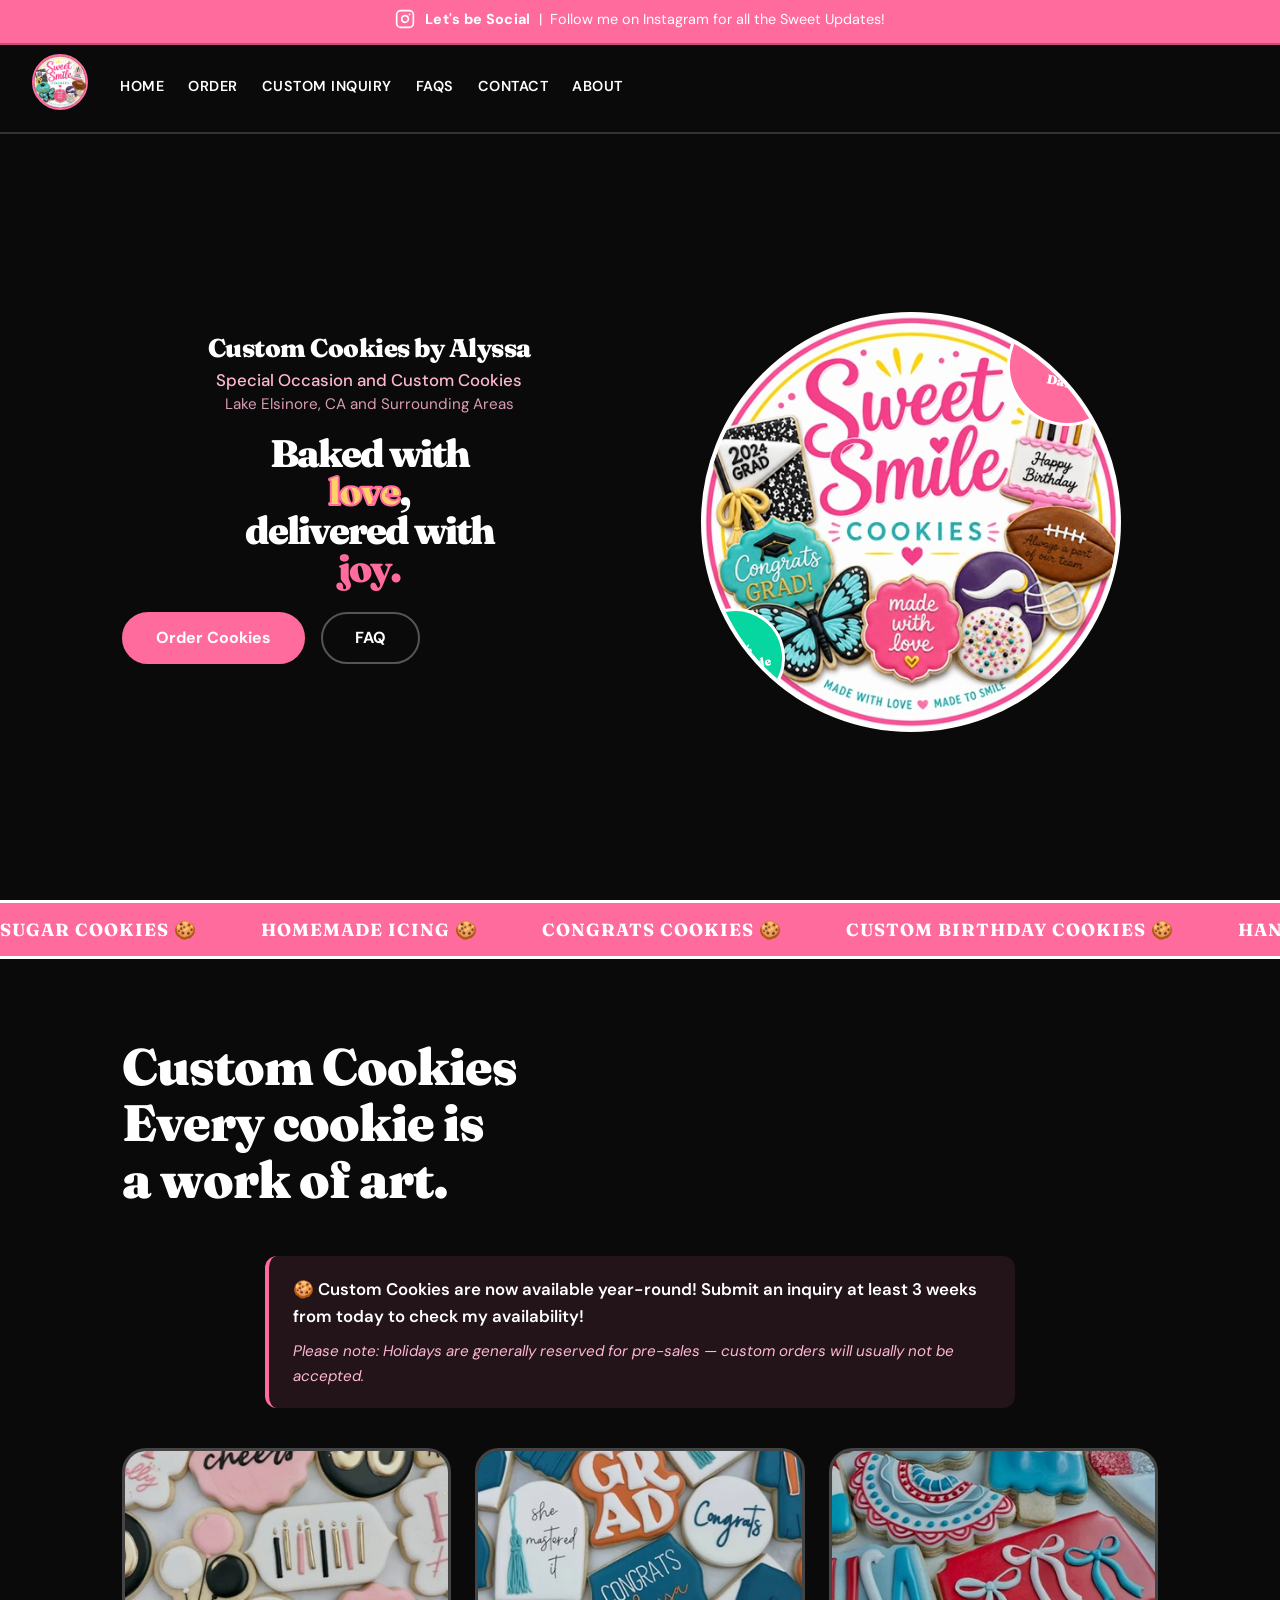
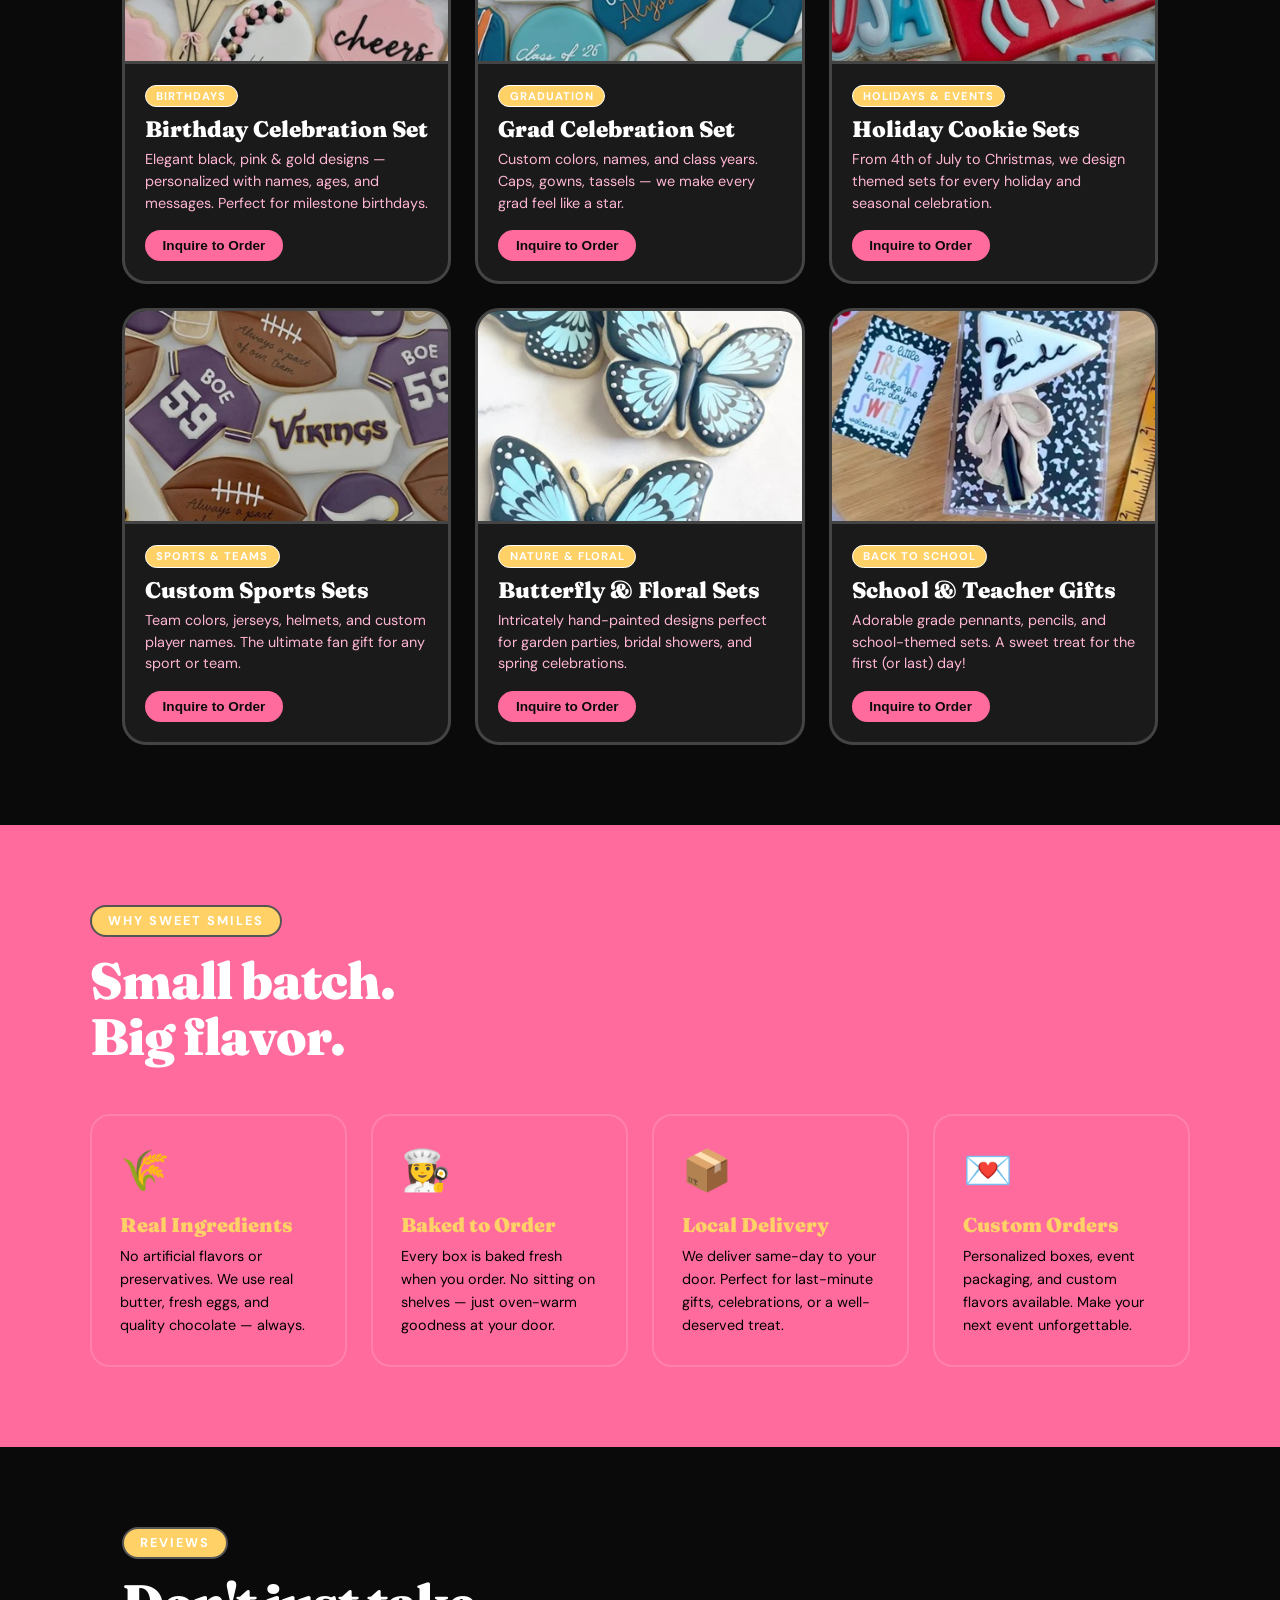
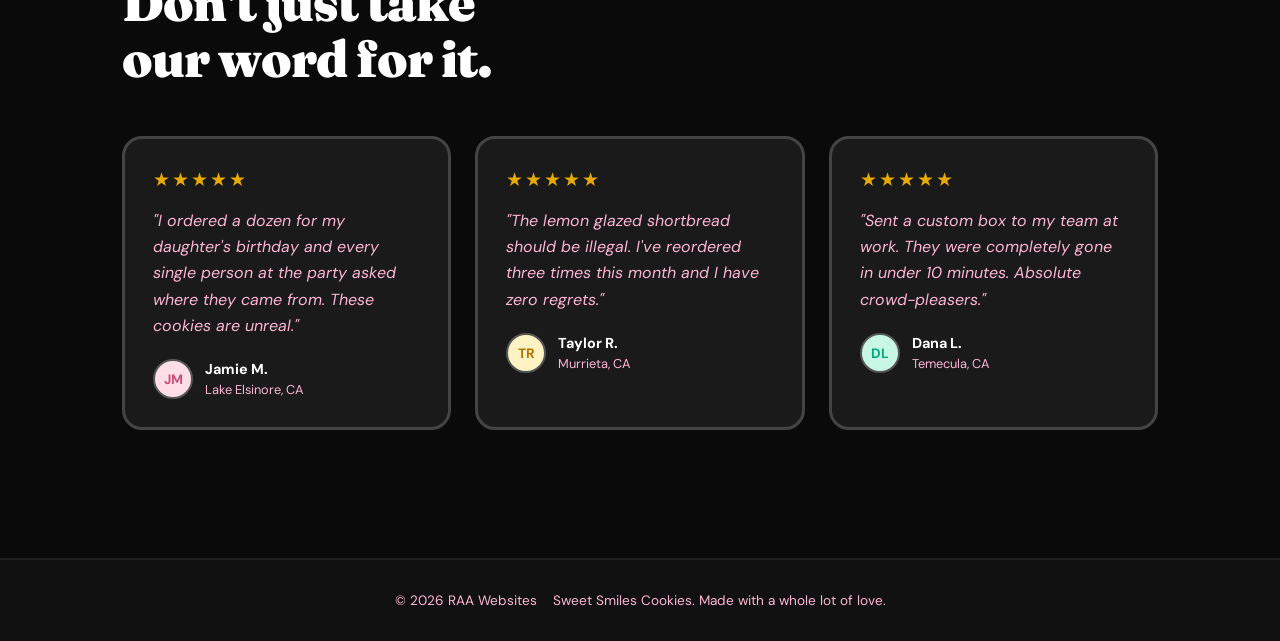
==== index.html @ 97d4bfdf "Add files via upload" ====
<!DOCTYPE html>
<html lang="en">
<head>
<meta charset="UTF-8">
<meta name="viewport" content="width=device-width, initial-scale=1.0">
<title>Sweet Smiles Cookies</title>
<link href="https://fonts.googleapis.com/css2?family=Fraunces:wght@700;900&family=DM+Sans:wght@400;500;600&display=swap" rel="stylesheet">
<style>
  *, *::before, *::after { box-sizing: border-box; margin: 0; padding: 0; }

  :root {
    --cream: #0a0a0a;
    --pink: #FF6B9D;
    --pink-dark: #C94D7A;
    --yellow: #FFD166;
    --yellow-dark: #E6AA00;
    --teal: #06D6A0;
    --teal-dark: #04A87D;
    --brown: #ffffff;
    --warm-white: #111111;
    --text-light: #FFB6D4;
  }

  html { scroll-behavior: smooth; }

  body {
    font-family: 'DM Sans', sans-serif;
    background: #0a0a0a;
    color: #ffffff;
    overflow-x: hidden;
  }

  /* SOCIAL BAR */
  .social-bar {
    background: var(--pink);
    padding: 0.55rem 2rem;
    text-align: center;
    position: fixed;
    top: 0;
    left: 0;
    right: 0;
    z-index: 101;
    border-bottom: 2px solid #C94D7A;
  }

  .social-bar-link {
    display: inline-flex;
    align-items: center;
    gap: 0.6rem;
    text-decoration: none;
    color: #ffffff;
    font-size: 0.9rem;
    transition: opacity 0.2s;
  }

  .social-bar-link:hover { opacity: 0.85; }

  .social-bar-text strong {
    font-weight: 800;
    letter-spacing: 0.3px;
  }

  /* NAV */
  nav {
    position: fixed;
    top: 38px; left: 0; right: 0;
    z-index: 100;
    display: flex;
    align-items: center;
    justify-content: flex-start;
    gap: 2rem;
    padding: 1rem 2rem;
    background: #0a0a0a;
    border-bottom: 2px solid #333;
  }

  .nav-logo {
    font-family: 'Fraunces', serif;
    font-size: 1.4rem;
    font-weight: 900;
    color: #ffffff;
    text-decoration: none;
    letter-spacing: -0.5px;
  }

  .nav-logo span { color: var(--pink); }

  nav ul {
    list-style: none;
    display: flex;
    gap: 1.5rem;
    flex-wrap: wrap;
  }

  nav ul a {
    text-decoration: none;
    font-weight: 600;
    font-size: 0.9rem;
    color: #ffffff;
    letter-spacing: 0.5px;
    text-transform: uppercase;
    transition: color 0.2s;
  }

  nav ul a:hover { color: var(--pink); }

  .nav-cta {
    background: var(--pink);
    color: #ffffff !important;
    padding: 0.5rem 1.25rem;
    border-radius: 999px;
    transition: background 0.2s !important;
  }

  .nav-cta:hover { background: var(--pink-dark) !important; color: #ffffff !important; }

  /* HERO */
  .hero {
    min-height: 100vh;
    padding: 10rem 2rem 4rem;
    display: grid;
    grid-template-columns: 1fr 1fr;
    align-items: center;
    gap: 3rem;
    max-width: 1100px;
    margin: 0 auto;
  }

  .hero-text { text-align: center; align-items: center; }
  .hero-text h1 {
    text-align: center;
    font-family: 'Fraunces', serif;
    font-size: clamp(1.5rem, 3vw, 2.75rem);
    font-weight: 900;
    line-height: 1.0;
    letter-spacing: -2px;
    color: #ffffff;
    margin-bottom: 1.5rem;
  }

  .hero-text h1 .accent-pink { color: var(--pink); }
  .hero-text h1 .accent-yellow {
    -webkit-text-stroke: 2px #FF6B9D;
    color: var(--yellow);
  }

  .hero-text p {
    font-size: 1.15rem;
    line-height: 1.7;
    color: #ffffff;
    opacity: 0.8;
    max-width: 420px;
    margin-bottom: 2rem;
  }

  .hero-top-taglines {
    margin-bottom: 1.25rem;
    text-align: center;
    width: 100%;
    display: flex;
    flex-direction: column;
    align-items: center;
  }

  .hero-name {
    font-family: 'Fraunces', serif;
    font-size: 1.6rem;
    font-weight: 900;
    color: #ffffff;
    letter-spacing: -0.5px;
    margin-bottom: 0.3rem;
  }

  .hero-occasion {
    font-size: 1.05rem;
    font-weight: 500;
    color: #FFB6D4;
    margin-bottom: 0.2rem;
  }

  .hero-location {
    font-size: 0.95rem;
    font-weight: 400;
    color: #FFB6D4;
    opacity: 0.85;
    margin-bottom: 0;
  }

  .hero-taglines {
    margin-bottom: 1.5rem;
    line-height: 2;
    text-align: center;
  }

  .hero-taglines span:first-child {
    font-family: 'Fraunces', serif;
    font-size: 1.3rem;
    font-weight: 900;
    color: #ffffff;
    letter-spacing: -0.5px;
  }

  .hero-taglines span:nth-child(3) {
    font-size: 1rem;
    font-weight: 600;
    color: #FFB6D4;
  }

  .hero-taglines span:nth-child(5) {
    font-size: 0.95rem;
    color: #FFB6D4;
    opacity: 0.85;
  }

  .hero-btns {
    display: flex;
    gap: 1rem;
    flex-wrap: wrap;
  }

  .btn-primary {
    background: var(--pink);
    color: white;
    padding: 0.85rem 2rem;
    border-radius: 999px;
    font-weight: 700;
    font-size: 1rem;
    text-decoration: none;
    border: 2px solid var(--pink);
    transition: background 0.2s, transform 0.15s;
    display: inline-block;
  }

  .btn-primary:hover { background: var(--pink-dark); border-color: var(--pink-dark); transform: translateY(-2px); }

  .btn-secondary {
    background: transparent;
    color: #ffffff;
    padding: 0.85rem 2rem;
    border-radius: 999px;
    font-weight: 700;
    font-size: 1rem;
    text-decoration: none;
    border: 2px solid #555;
    transition: background 0.2s, transform 0.15s;
    display: inline-block;
  }

  .btn-secondary:hover { background: var(--brown); color: var(--cream); transform: translateY(-2px); }

  /* HERO VISUAL */
  .hero-visual {
    position: relative;
    display: flex;
    align-items: center;
    justify-content: center;
    padding-top: 3rem;
  }

  .cookie-circle {
    width: 420px;
    height: 420px;
    background: var(--yellow);
    border-radius: 50%;
    border: 4px solid var(--brown);
    display: flex;
    align-items: center;
    justify-content: center;
    font-size: 10rem;
    position: relative;
    animation: float 4s ease-in-out infinite;
  }

  @keyframes float {
    0%, 100% { transform: translateY(0); }
    50% { transform: translateY(-8px); }
  }

  .badge-blob {
    position: absolute;
    background: var(--pink);
    border: 3px solid var(--brown);
    border-radius: 50%;
    display: flex;
    align-items: center;
    justify-content: center;
    text-align: center;
    font-family: 'Fraunces', serif;
    font-weight: 900;
    color: white;
  }

  .badge-1 {
    width: 120px;
    height: 120px;
    top: -10px;
    right: -10px;
    font-size: 0.8rem;
    line-height: 1.3;
    padding: 0.5rem;
    transform: rotate(12deg);
  }

  .badge-2 {
    width: 100px;
    height: 100px;
    bottom: 20px;
    left: -20px;
    font-size: 0.75rem;
    background: var(--teal);
    padding: 0.5rem;
    transform: rotate(-8deg);
  }

  /* MARQUEE */
  .marquee-wrap {
    background: var(--pink);
    padding: 1rem 0;
    overflow: hidden;
    border-top: 3px solid var(--brown);
    border-bottom: 3px solid var(--brown);
  }

  .marquee-track {
    display: flex;
    gap: 2rem;
    animation: marquee 18s linear infinite;
    white-space: nowrap;
    width: max-content;
  }

  .marquee-track span {
    color: #ffffff;
    font-family: 'Fraunces', serif;
    font-size: 1.1rem;
    font-weight: 700;
    letter-spacing: 1px;
    text-transform: uppercase;
    padding-right: 2rem;
  }

  .marquee-track span::after { content: " 🍪 "; }

  @keyframes marquee {
    from { transform: translateX(0); }
    to { transform: translateX(-50%); }
  }

  /* PRODUCTS */
  .section { max-width: 1100px; margin: 0 auto; padding: 5rem 2rem; }

  .gallery-notice {
    background: rgba(255, 107, 157, 0.1);
    border-left: 4px solid var(--pink);
    border-radius: 12px;
    padding: 1.25rem 1.5rem;
    margin-bottom: 2.5rem;
    max-width: 750px;
    margin-left: auto;
    margin-right: auto;
  }

  .notice-main {
    font-size: 1.05rem;
    font-weight: 600;
    color: #ffffff;
    margin-bottom: 0.6rem;
    line-height: 1.6;
  }

  .notice-italic {
    font-size: 0.95rem;
    color: #FFB6D4;
    font-style: italic;
    line-height: 1.6;
    margin-bottom: 0;
  }

  .section-label {
    display: inline-block;
    background: var(--yellow);
    color: #ffffff;
    font-weight: 700;
    font-size: 0.8rem;
    text-transform: uppercase;
    letter-spacing: 2px;
    padding: 0.35rem 1rem;
    border-radius: 999px;
    border: 2px solid #555;
    margin-bottom: 1rem;
  }

  .section-title {
    font-family: 'Fraunces', serif;
    font-size: clamp(2rem, 4vw, 3.5rem);
    font-weight: 900;
    line-height: 1.1;
    letter-spacing: -1px;
    color: #ffffff;
    margin-bottom: 3rem;
  }

  .products-grid {
    display: grid;
    grid-template-columns: repeat(auto-fit, minmax(300px, 1fr));
    gap: 1.5rem;
  }

  .product-card {
    background: #1a1a1a;
    border: 3px solid #444;
    border-radius: 24px;
    overflow: hidden;
    transition: transform 0.2s, box-shadow 0.2s;
  }

  .product-card:hover { transform: translateY(-6px); box-shadow: 6px 6px 0 var(--pink); }

  .card-img {
    height: 210px;
    display: flex;
    align-items: center;
    justify-content: center;
    font-size: 5rem;
    overflow: hidden;
    background: #222;
  }

  .card-img.photo img {
    width: 100%;
    height: 100%;
    object-fit: cover;
    display: block;
    transition: transform 0.35s ease;
  }

  .product-card:hover .card-img.photo img { transform: scale(1.05); }

  .card-tag {
    display: inline-block;
    background: var(--yellow);
    color: #ffffff;
    font-size: 0.7rem;
    font-weight: 700;
    text-transform: uppercase;
    letter-spacing: 1px;
    padding: 0.2rem 0.65rem;
    border-radius: 999px;
    border: 1.5px solid var(--brown);
    margin-bottom: 0.5rem;
  }

  .card-body {
    padding: 1.25rem;
    border-top: 3px solid #444;
  }

  .card-body h3 {
    font-family: 'Fraunces', serif;
    font-size: 1.4rem;
    font-weight: 900;
    margin-bottom: 0.4rem;
  }

  .card-body p {
    font-size: 0.9rem;
    color: #FFB6D4;
    line-height: 1.5;
    margin-bottom: 1rem;
  }

  .card-price {
    display: flex;
    align-items: center;
    justify-content: space-between;
  }

  .price-tag {
    font-family: 'Fraunces', serif;
    font-size: 1.4rem;
    font-weight: 900;
  }

  .add-btn {
    background: var(--pink);
    color: var(--cream);
    border: none;
    padding: 0.5rem 1.1rem;
    border-radius: 999px;
    font-weight: 700;
    font-size: 0.85rem;
    cursor: pointer;
    transition: background 0.2s;
  }

  .add-btn:hover { background: var(--pink-dark); }

  /* WHY US */
  .why-section {
    background: var(--pink);
    color: var(--cream);
    padding: 5rem 2rem;
  }

  .why-inner {
    max-width: 1100px;
    margin: 0 auto;
  }

  .why-section .section-label {
    background: var(--yellow);
  }

  .why-section .section-title {
    color: #ffffff;
  }

  .why-grid {
    display: grid;
    grid-template-columns: repeat(auto-fit, minmax(220px, 1fr));
    gap: 1.5rem;
  }

  .why-card {
    border: 2px solid rgba(255,255,255,0.15);
    border-radius: 20px;
    padding: 1.75rem;
    transition: border-color 0.2s;
  }

  .why-card:hover { border-color: var(--yellow); }

  .why-icon {
    font-size: 2.5rem;
    margin-bottom: 1rem;
  }

  .why-card h3 {
    font-family: 'Fraunces', serif;
    font-size: 1.25rem;
    font-weight: 900;
    margin-bottom: 0.5rem;
    color: var(--yellow);
  }

  .why-card p {
    font-size: 0.9rem;
    color: #000000;
    line-height: 1.6;
  }

  /* TESTIMONIALS */
  .testimonials-grid {
    display: grid;
    grid-template-columns: repeat(auto-fit, minmax(280px, 1fr));
    gap: 1.5rem;
  }

  .testimonial-card {
    background: #1a1a1a;
    border: 3px solid #444;
    border-radius: 20px;
    padding: 1.75rem;
    position: relative;
  }

  .stars { font-size: 1.2rem; margin-bottom: 1rem; color: var(--yellow-dark); letter-spacing: 2px; }

  .testimonial-card blockquote {
    font-size: 1rem;
    line-height: 1.65;
    margin-bottom: 1.25rem;
    font-style: italic;
    color: #FFB6D4;
  }

  .reviewer {
    display: flex;
    align-items: center;
    gap: 0.75rem;
  }

  .reviewer-avatar {
    width: 40px;
    height: 40px;
    border-radius: 50%;
    display: flex;
    align-items: center;
    justify-content: center;
    font-weight: 700;
    font-size: 0.85rem;
    border: 2px solid #555;
    flex-shrink: 0;
  }

  .reviewer strong {
    display: block;
    font-size: 0.9rem;
  }

  .reviewer span {
    font-size: 0.8rem;
    color: #FFB6D4;
  }

  /* FOOTER */
  footer {
    background: #111111;
    color: #FFB6D4;
    padding: 2rem;
    text-align: center;
    font-size: 0.85rem;
    border-top: 2px solid #222;
    margin-top: 3rem;
  }

  /* RESPONSIVE */
  @media (max-width: 720px) {
    .hero {
      grid-template-columns: 1fr;
      text-align: center;
      padding-top: 6rem;
    }
    .hero-taglines {
    margin-bottom: 1.5rem;
    line-height: 2;
    text-align: center;
  }

  .hero-taglines span:first-child {
    font-family: 'Fraunces', serif;
    font-size: 1.3rem;
    font-weight: 900;
    color: #ffffff;
    letter-spacing: -0.5px;
  }

  .hero-taglines span:nth-child(3) {
    font-size: 1rem;
    font-weight: 600;
    color: #FFB6D4;
  }

  .hero-taglines span:nth-child(5) {
    font-size: 0.95rem;
    color: #FFB6D4;
    opacity: 0.85;
  }

  .hero-btns { justify-content: center; }
    .hero-visual { order: -1; }
    .cookie-circle { width: 260px; height: 260px; font-size: 6rem; }
    .badge-1, .badge-2 { width: 80px; height: 80px; font-size: 0.65rem; }
    nav ul { display: flex; flex-wrap: wrap; gap: 0.6rem; }
    .footer-inner { grid-template-columns: 1fr; gap: 2rem; }
  }
</style>
</head>
<body>

<!-- NAV -->
<div class="social-bar">
  <a href="https://www.instagram.com/sweetsmilescookies" target="_blank" class="social-bar-link">
    <svg xmlns="http://www.w3.org/2000/svg" width="20" height="20" viewBox="0 0 24 24" fill="none" stroke="currentColor" stroke-width="2" stroke-linecap="round" stroke-linejoin="round">
      <rect x="2" y="2" width="20" height="20" rx="5" ry="5"></rect>
      <path d="M16 11.37A4 4 0 1 1 12.63 8 4 4 0 0 1 16 11.37z"></path>
      <line x1="17.5" y1="6.5" x2="17.51" y2="6.5"></line>
    </svg>
    <span class="social-bar-text"><strong>Let's be Social</strong> &nbsp;|&nbsp; Follow me on Instagram for all the Sweet Updates!</span>
  </a>
</div>
<nav>
  <a href="index.html" class="nav-logo">
    <img src="[data-uri]" alt="Sweet Smiles Cookies" style="height:56px;width:56px;border-radius:50%;object-fit:cover;border:2px solid var(--pink);" />
  </a>
  <ul>
    <li><a href="index.html">Home</a></li>
    <li><a href="inquiry.html">Order</a></li>
    <li><a href="inquiry.html">Custom Inquiry</a></li>
    <li><a href="faqs.html">FAQs</a></li>
    <li><a href="contact.html">Contact</a></li>
    <li><a href="about.html">About</a></li>
  </ul>
</nav>

<!-- HERO -->
<section>
  <div class="hero">
    <div class="hero-text" style="text-align:center;">
      <div class="hero-top-taglines">
          <span class="hero-name">Custom Cookies by Alyssa</span><span class="hero-occasion">Special Occasion and Custom Cookies</span><span class="hero-location">Lake Elsinore, CA and Surrounding Areas</span>
        </div>
      <h1>Baked with<br><span class="accent-yellow">love</span>,<br>delivered with<br><span class="accent-pink">joy.</span></h1>
      
      <div class="hero-btns">
        <a href="inquiry.html" class="btn-primary">Order Cookies</a>
        <a href="faqs.html" class="btn-secondary">FAQ</a>
      </div>
    </div>
    <div class="hero-visual">
      <div class="cookie-circle" style="background:white;overflow:hidden;padding:0;">
        <img src="[data-uri]" alt="Sweet Smiles Cookies Logo" style="width:100%;height:100%;object-fit:cover;border-radius:50%;" />
        <div class="badge-blob badge-1">Baked<br>Fresh<br>Daily</div>
        <div class="badge-blob badge-2">100%<br>Homemade</div>
      </div>
    </div>
  </div>
</section>

<!-- MARQUEE -->
<div class="marquee-wrap">
  <div class="marquee-track">
    <span>Sugar Cookies</span>
    <span>Homemade Icing</span>
    <span>Congrats Cookies</span>
    <span>Custom Birthday Cookies</span>
    <span>Hand-Decorated Cookies</span>
    <span>Graduation Cookies</span>
    <span>Holiday Cookie Sets</span>
    <span>Made With Love</span>
    <span>Sports Cookie Sets</span>
    <span>Custom Orders Welcome</span>
    <span>Sugar Cookies</span>
    <span>Homemade Icing</span>
    <span>Congrats Cookies</span>
    <span>Custom Birthday Cookies</span>
    <span>Hand-Decorated Cookies</span>
    <span>Graduation Cookies</span>
    <span>Holiday Cookie Sets</span>
    <span>Made With Love</span>
    <span>Sports Cookie Sets</span>
    <span>Custom Orders Welcome</span>
  </div>
</div>

<!-- PRODUCTS -->
<section id="menu" class="section">
  <h2 class="section-title">Custom Cookies<br>Every cookie is<br>a work of art.</h2>
  <div class="gallery-notice">
    <p class="notice-main">🍪 Custom Cookies are now available year-round! Submit an inquiry at least 3 weeks from today to check my availability!</p>
    <p class="notice-italic"><em>Please note: Holidays are generally reserved for pre-sales — custom orders will usually not be accepted.</em></p>
  </div>
  <div class="products-grid">
    <div class="product-card">
      <div class="card-img photo"><img src="[data-uri]" alt="Birthday cookies" /></div>
      <div class="card-body">
        <div class="card-tag">Birthdays</div>
        <h3>Birthday Celebration Set</h3>
        <p>Elegant black, pink & gold designs — personalized with names, ages, and messages. Perfect for milestone birthdays.</p>
        <div class="card-price">
          <button class="add-btn" onclick="window.location.href='inquiry.html'">Inquire to Order</button>
        </div>
      </div>
    </div>
    <div class="product-card">
      <div class="card-img photo"><img src="[data-uri]" alt="Graduation cookies" /></div>
      <div class="card-body">
        <div class="card-tag">Graduation</div>
        <h3>Grad Celebration Set</h3>
        <p>Custom colors, names, and class years. Caps, gowns, tassels — we make every grad feel like a star.</p>
        <div class="card-price">
          <button class="add-btn" onclick="window.location.href='inquiry.html'">Inquire to Order</button>
        </div>
      </div>
    </div>
    <div class="product-card">
      <div class="card-img photo"><img src="[data-uri]" alt="4th of July cookies" /></div>
      <div class="card-body">
        <div class="card-tag">Holidays & Events</div>
        <h3>Holiday Cookie Sets</h3>
        <p>From 4th of July to Christmas, we design themed sets for every holiday and seasonal celebration.</p>
        <div class="card-price">
          <button class="add-btn" onclick="window.location.href='inquiry.html'">Inquire to Order</button>
        </div>
      </div>
    </div>
    <div class="product-card">
      <div class="card-img photo"><img src="[data-uri]" alt="Sports team cookies" /></div>
      <div class="card-body">
        <div class="card-tag">Sports & Teams</div>
        <h3>Custom Sports Sets</h3>
        <p>Team colors, jerseys, helmets, and custom player names. The ultimate fan gift for any sport or team.</p>
        <div class="card-price">
          <button class="add-btn" onclick="window.location.href='inquiry.html'">Inquire to Order</button>
        </div>
      </div>
    </div>
    <div class="product-card">
      <div class="card-img photo"><img src="[data-uri]" alt="Butterfly cookies" /></div>
      <div class="card-body">
        <div class="card-tag">Nature & Floral</div>
        <h3>Butterfly & Floral Sets</h3>
        <p>Intricately hand-painted designs perfect for garden parties, bridal showers, and spring celebrations.</p>
        <div class="card-price">
          <button class="add-btn" onclick="window.location.href='inquiry.html'">Inquire to Order</button>
        </div>
      </div>
    </div>
    <div class="product-card">
      <div class="card-img photo"><img src="[data-uri]" alt="Back to school cookies" /></div>
      <div class="card-body">
        <div class="card-tag">Back to School</div>
        <h3>School & Teacher Gifts</h3>
        <p>Adorable grade pennants, pencils, and school-themed sets. A sweet treat for the first (or last) day!</p>
        <div class="card-price">
          <button class="add-btn" onclick="window.location.href='inquiry.html'">Inquire to Order</button>
        </div>
      </div>
    </div>
  </div>
</section>

<!-- WHY US -->
<section id="why-us" class="why-section">
  <div class="why-inner">
    <span class="section-label">Why Sweet Smiles</span>
    <h2 class="section-title">Small batch.<br>Big flavor.</h2>
    <div class="why-grid">
      <div class="why-card">
        <div class="why-icon">🌾</div>
        <h3>Real Ingredients</h3>
        <p>No artificial flavors or preservatives. We use real butter, fresh eggs, and quality chocolate — always.</p>
      </div>
      <div class="why-card">
        <div class="why-icon">👩‍🍳</div>
        <h3>Baked to Order</h3>
        <p>Every box is baked fresh when you order. No sitting on shelves — just oven-warm goodness at your door.</p>
      </div>
      <div class="why-card">
        <div class="why-icon">📦</div>
        <h3>Local Delivery</h3>
        <p>We deliver same-day to your door. Perfect for last-minute gifts, celebrations, or a well-deserved treat.</p>
      </div>
      <div class="why-card">
        <div class="why-icon">💌</div>
        <h3>Custom Orders</h3>
        <p>Personalized boxes, event packaging, and custom flavors available. Make your next event unforgettable.</p>
      </div>
    </div>
  </div>
</section>

<!-- TESTIMONIALS -->
<section id="reviews" class="section">
  <span class="section-label">Reviews</span>
  <h2 class="section-title">Don't just take<br>our word for it.</h2>
  <div class="testimonials-grid">
    <div class="testimonial-card">
      <div class="stars">★★★★★</div>
      <blockquote>"I ordered a dozen for my daughter's birthday and every single person at the party asked where they came from. These cookies are unreal."</blockquote>
      <div class="reviewer">
        <div class="reviewer-avatar" style="background:#FFDEE8; color:#C94D7A;">JM</div>
        <div>
          <strong>Jamie M.</strong>
          <span>Lake Elsinore, CA</span>
        </div>
      </div>
    </div>
    <div class="testimonial-card">
      <div class="stars">★★★★★</div>
      <blockquote>"The lemon glazed shortbread should be illegal. I've reordered three times this month and I have zero regrets."</blockquote>
      <div class="reviewer">
        <div class="reviewer-avatar" style="background:#FFF3C4; color:#B07800;">TR</div>
        <div>
          <strong>Taylor R.</strong>
          <span>Murrieta, CA</span>
        </div>
      </div>
    </div>
    <div class="testimonial-card">
      <div class="stars">★★★★★</div>
      <blockquote>"Sent a custom box to my team at work. They were completely gone in under 10 minutes. Absolute crowd-pleasers."</blockquote>
      <div class="reviewer">
        <div class="reviewer-avatar" style="background:#C8F7E5; color:#04A87D;">DL</div>
        <div>
          <strong>Dana L.</strong>
          <span>Temecula, CA</span>
        </div>
      </div>
    </div>
  </div>
</section>



<!-- FOOTER -->
<footer>
  © 2026 RAA Websites &nbsp;&nbsp; Sweet Smiles Cookies. Made with a whole lot of love.
</footer>

</body>
</html>
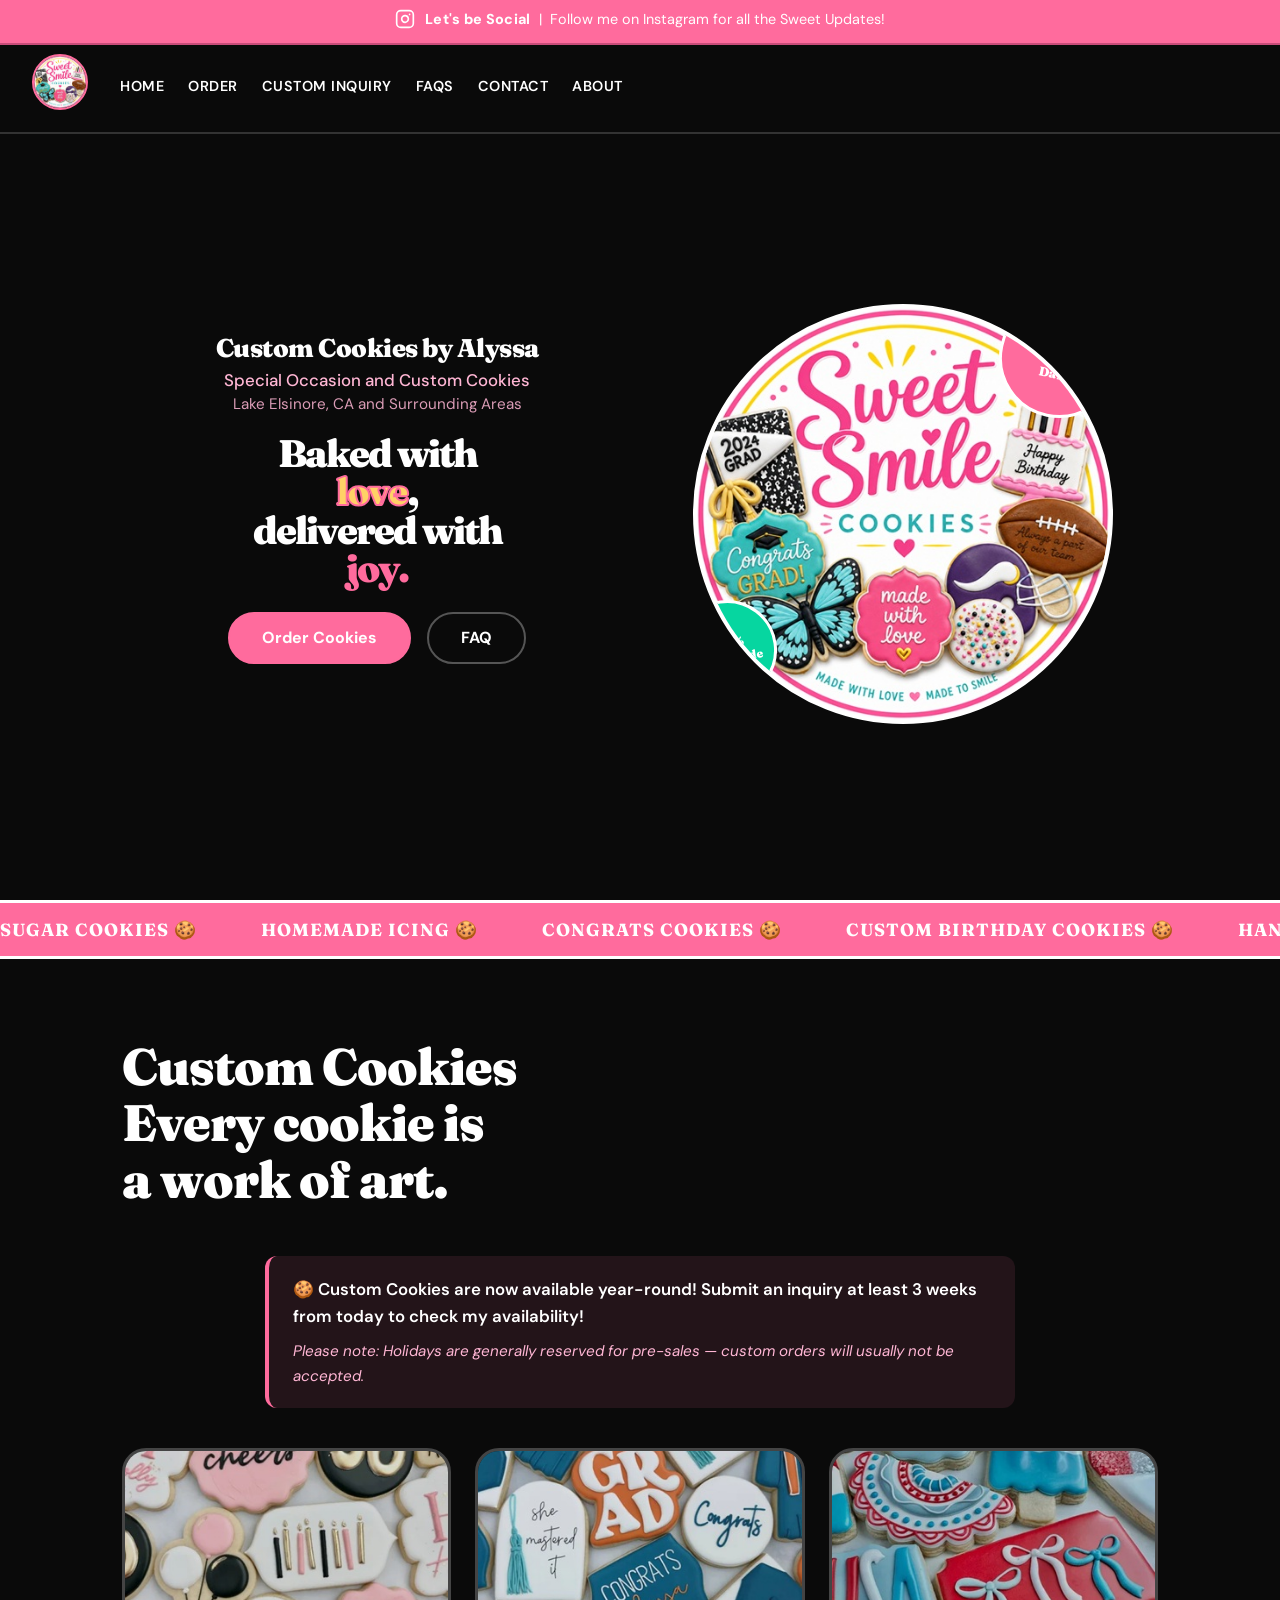
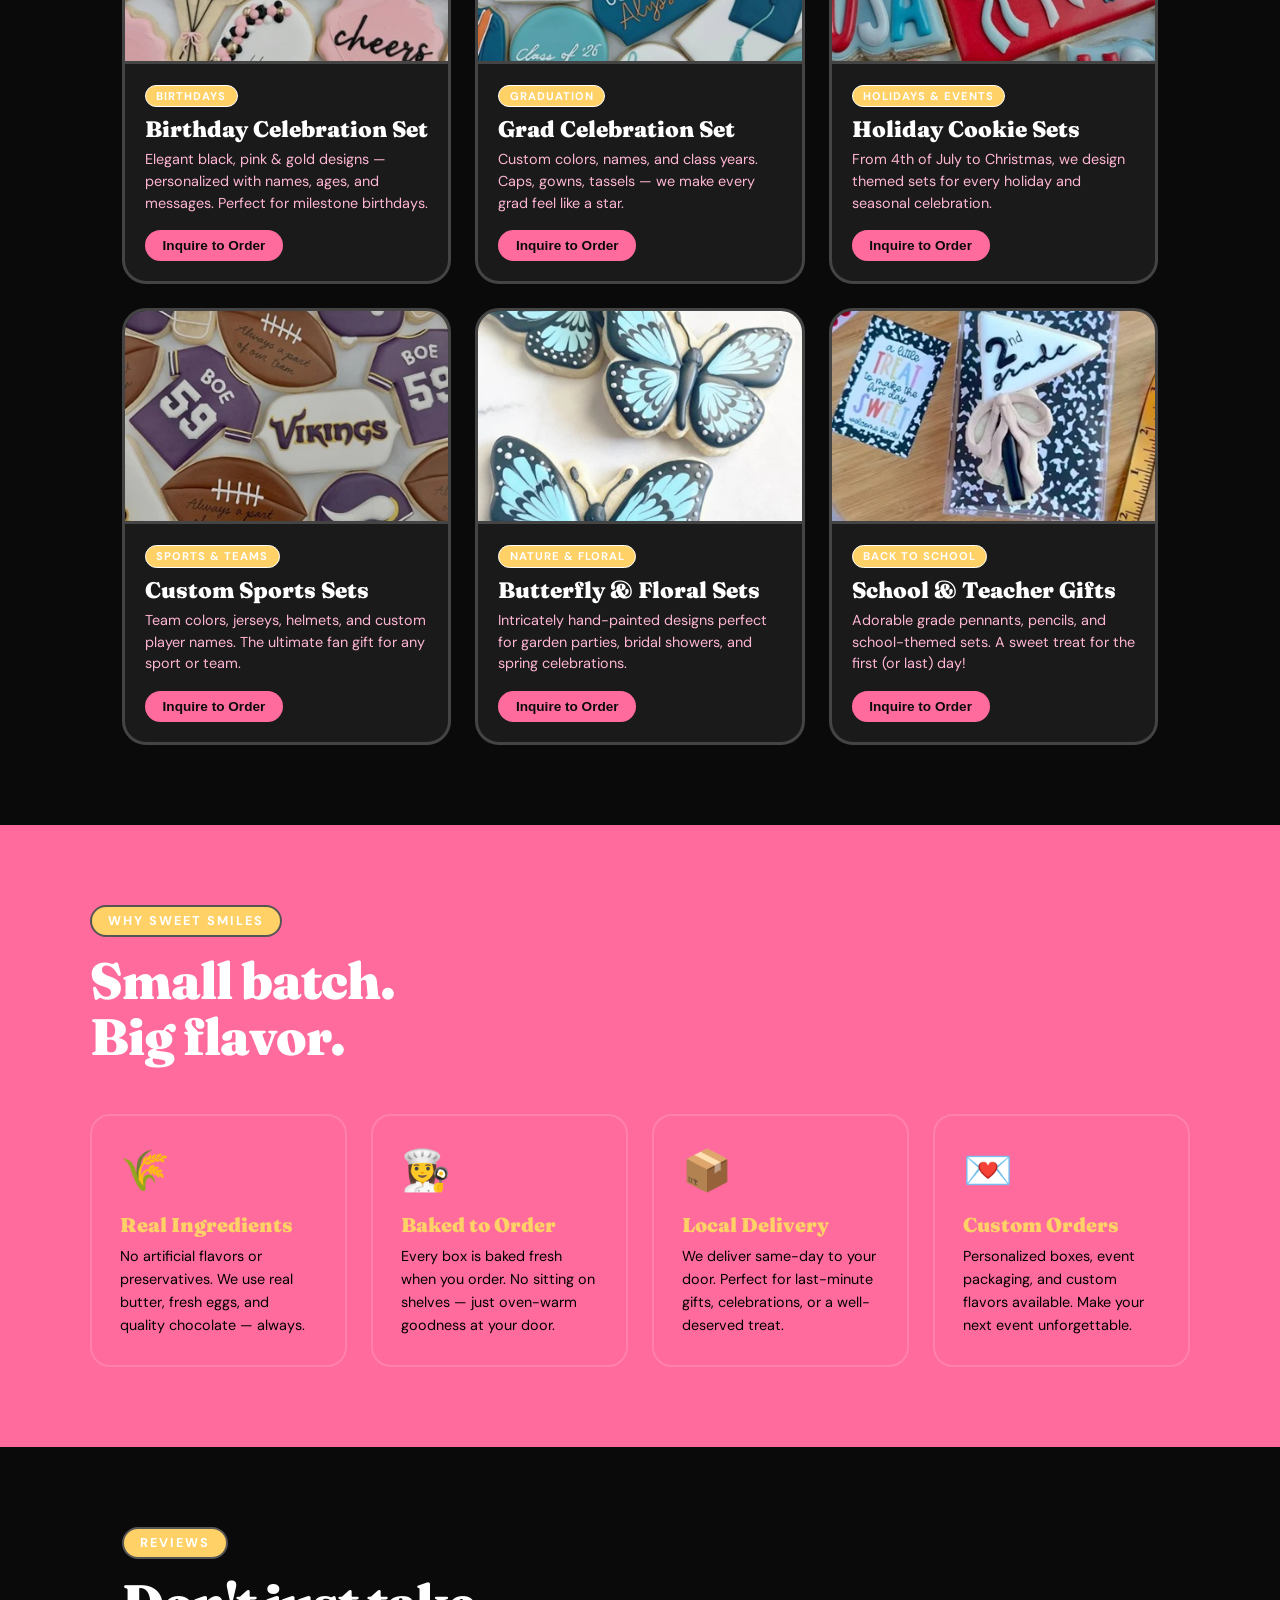
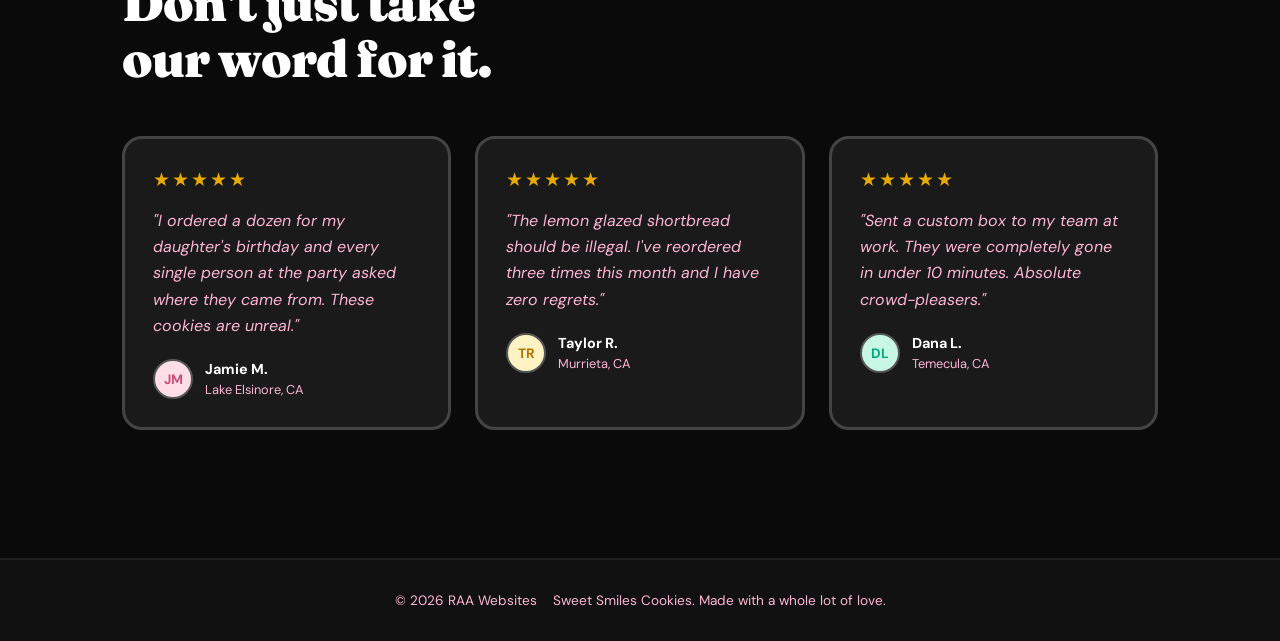
==== commit 35ea113a: "Add files via upload" ====
--- a/index.html
+++ b/index.html
@@ -121,7 +121,7 @@
     display: grid;
     grid-template-columns: 1fr 1fr;
     align-items: center;
-    gap: 3rem;
+    gap: 1rem;
     max-width: 1100px;
     margin: 0 auto;
   }
@@ -213,6 +213,7 @@
   }
 
   .hero-btns {
+    justify-content: center;
     display: flex;
     gap: 1rem;
     flex-wrap: wrap;
@@ -254,7 +255,8 @@
     display: flex;
     align-items: center;
     justify-content: center;
-    padding-top: 3rem;
+    padding-top: 2rem;
+    margin-top: 0;
   }
 
   .cookie-circle {
@@ -273,7 +275,7 @@
 
   @keyframes float {
     0%, 100% { transform: translateY(0); }
-    50% { transform: translateY(-8px); }
+    50% { transform: translateY(-6px); }
   }
 
   .badge-blob {
@@ -647,7 +649,8 @@
     opacity: 0.85;
   }
 
-  .hero-btns { justify-content: center; }
+  .hero-btns {
+    justify-content: center; justify-content: center; }
     .hero-visual { order: -1; }
     .cookie-circle { width: 260px; height: 260px; font-size: 6rem; }
     .badge-1, .badge-2 { width: 80px; height: 80px; font-size: 0.65rem; }
@@ -686,7 +689,7 @@
 <!-- HERO -->
 <section>
   <div class="hero">
-    <div class="hero-text" style="text-align:center;">
+    <div class="hero-text" style="text-align:center; display:flex; flex-direction:column; align-items:center;">
       <div class="hero-top-taglines">
           <span class="hero-name">Custom Cookies by Alyssa</span><span class="hero-occasion">Special Occasion and Custom Cookies</span><span class="hero-location">Lake Elsinore, CA and Surrounding Areas</span>
         </div>
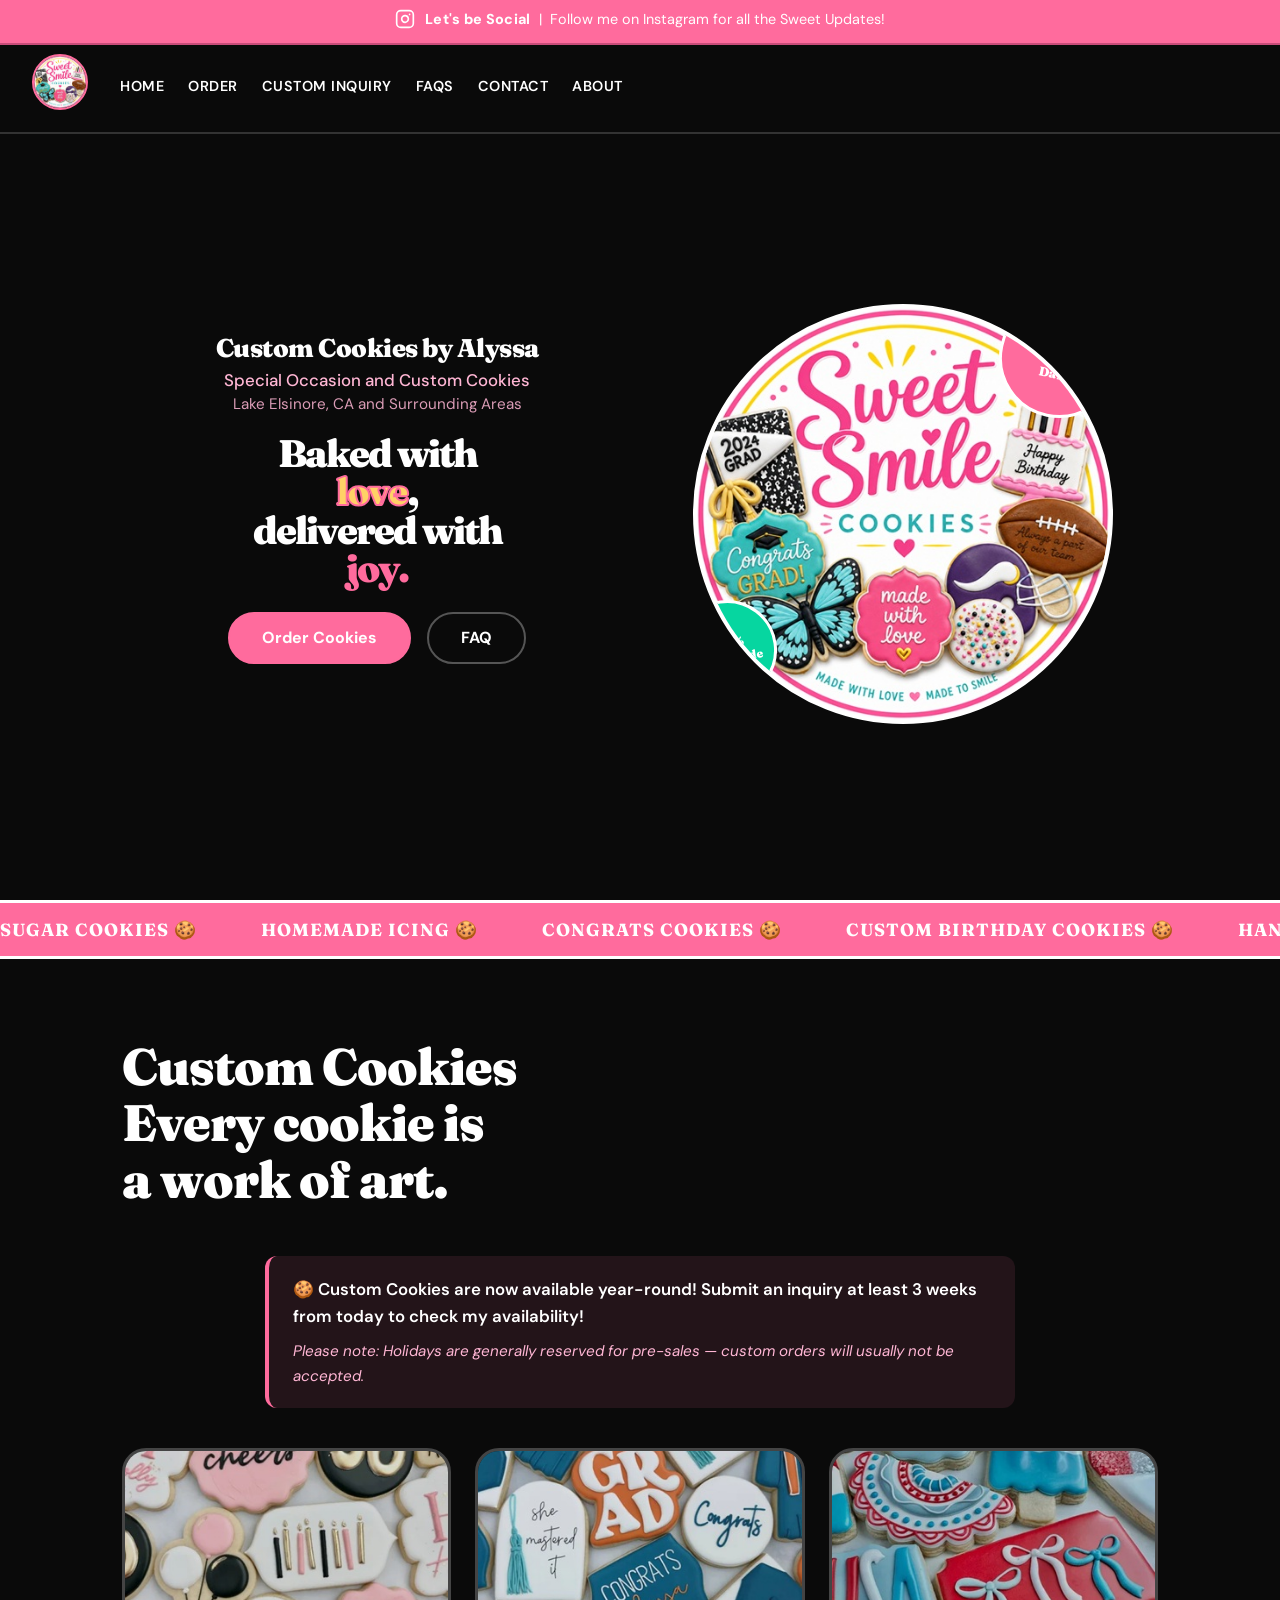
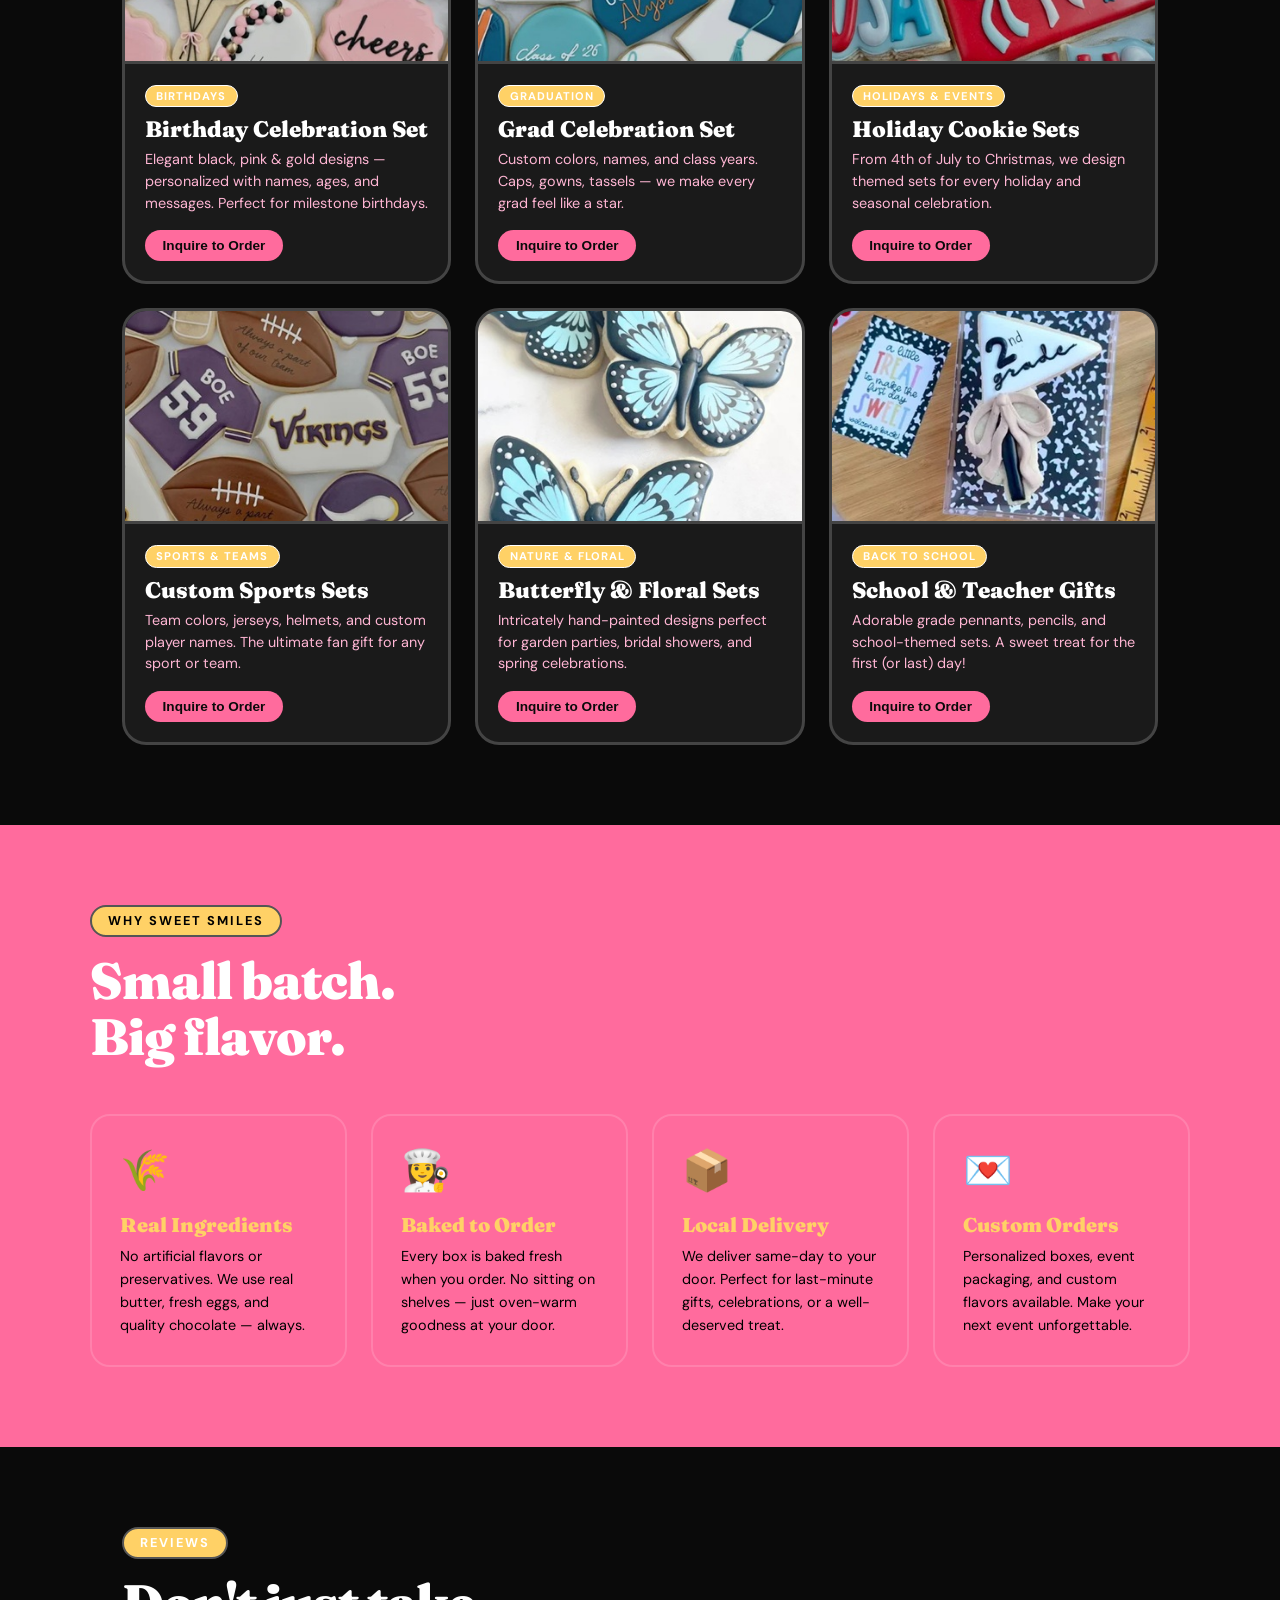
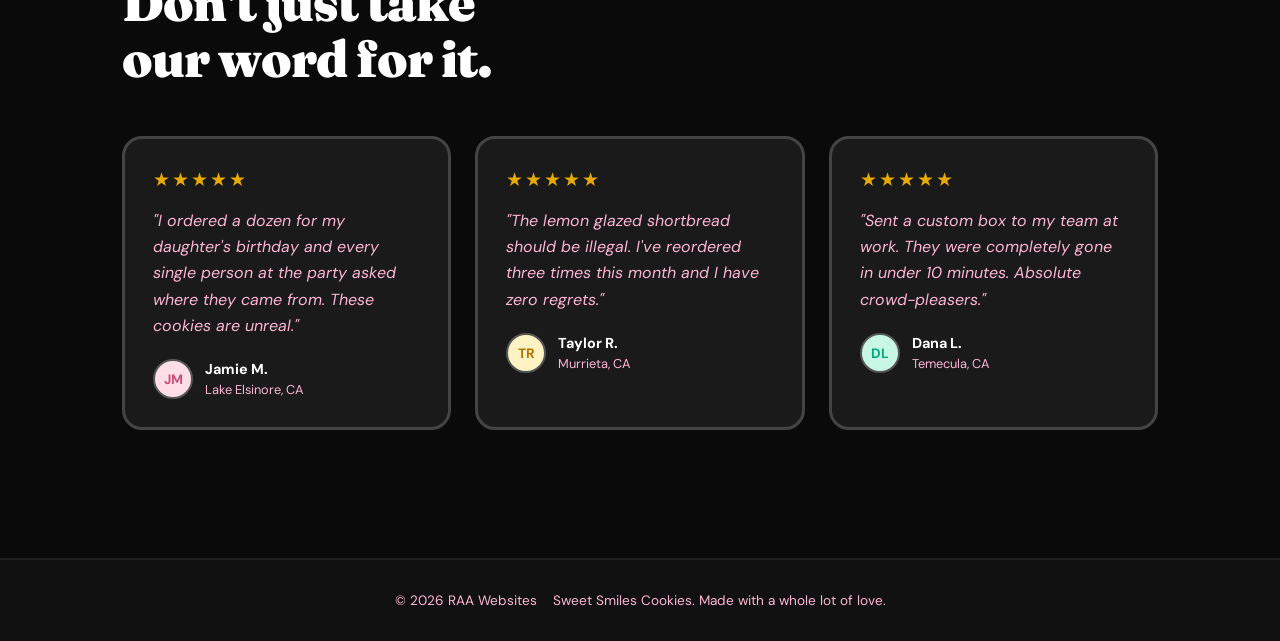
==== commit 0394c71c: "Add files via upload" ====
--- a/index.html
+++ b/index.html
@@ -511,6 +511,7 @@
 
   .why-section .section-label {
     background: var(--yellow);
+    color: #000000;
   }
 
   .why-section .section-title {
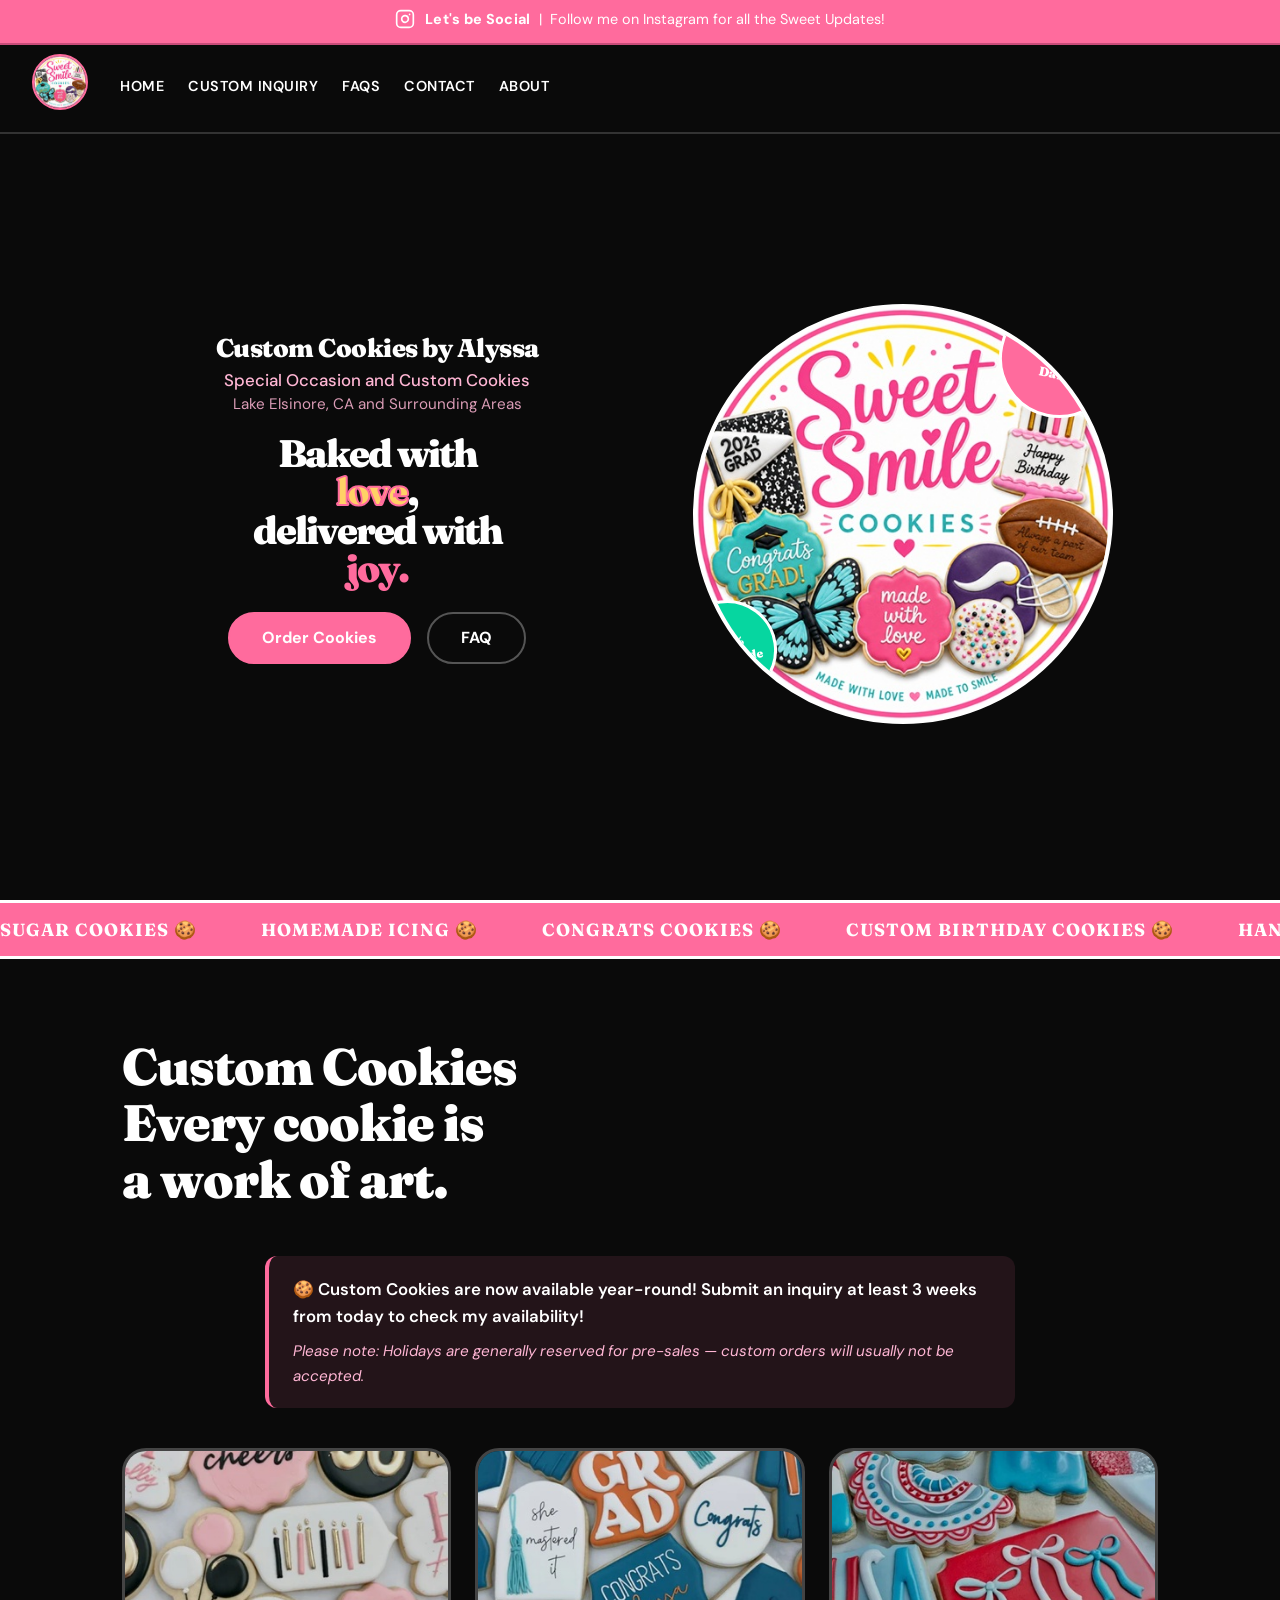
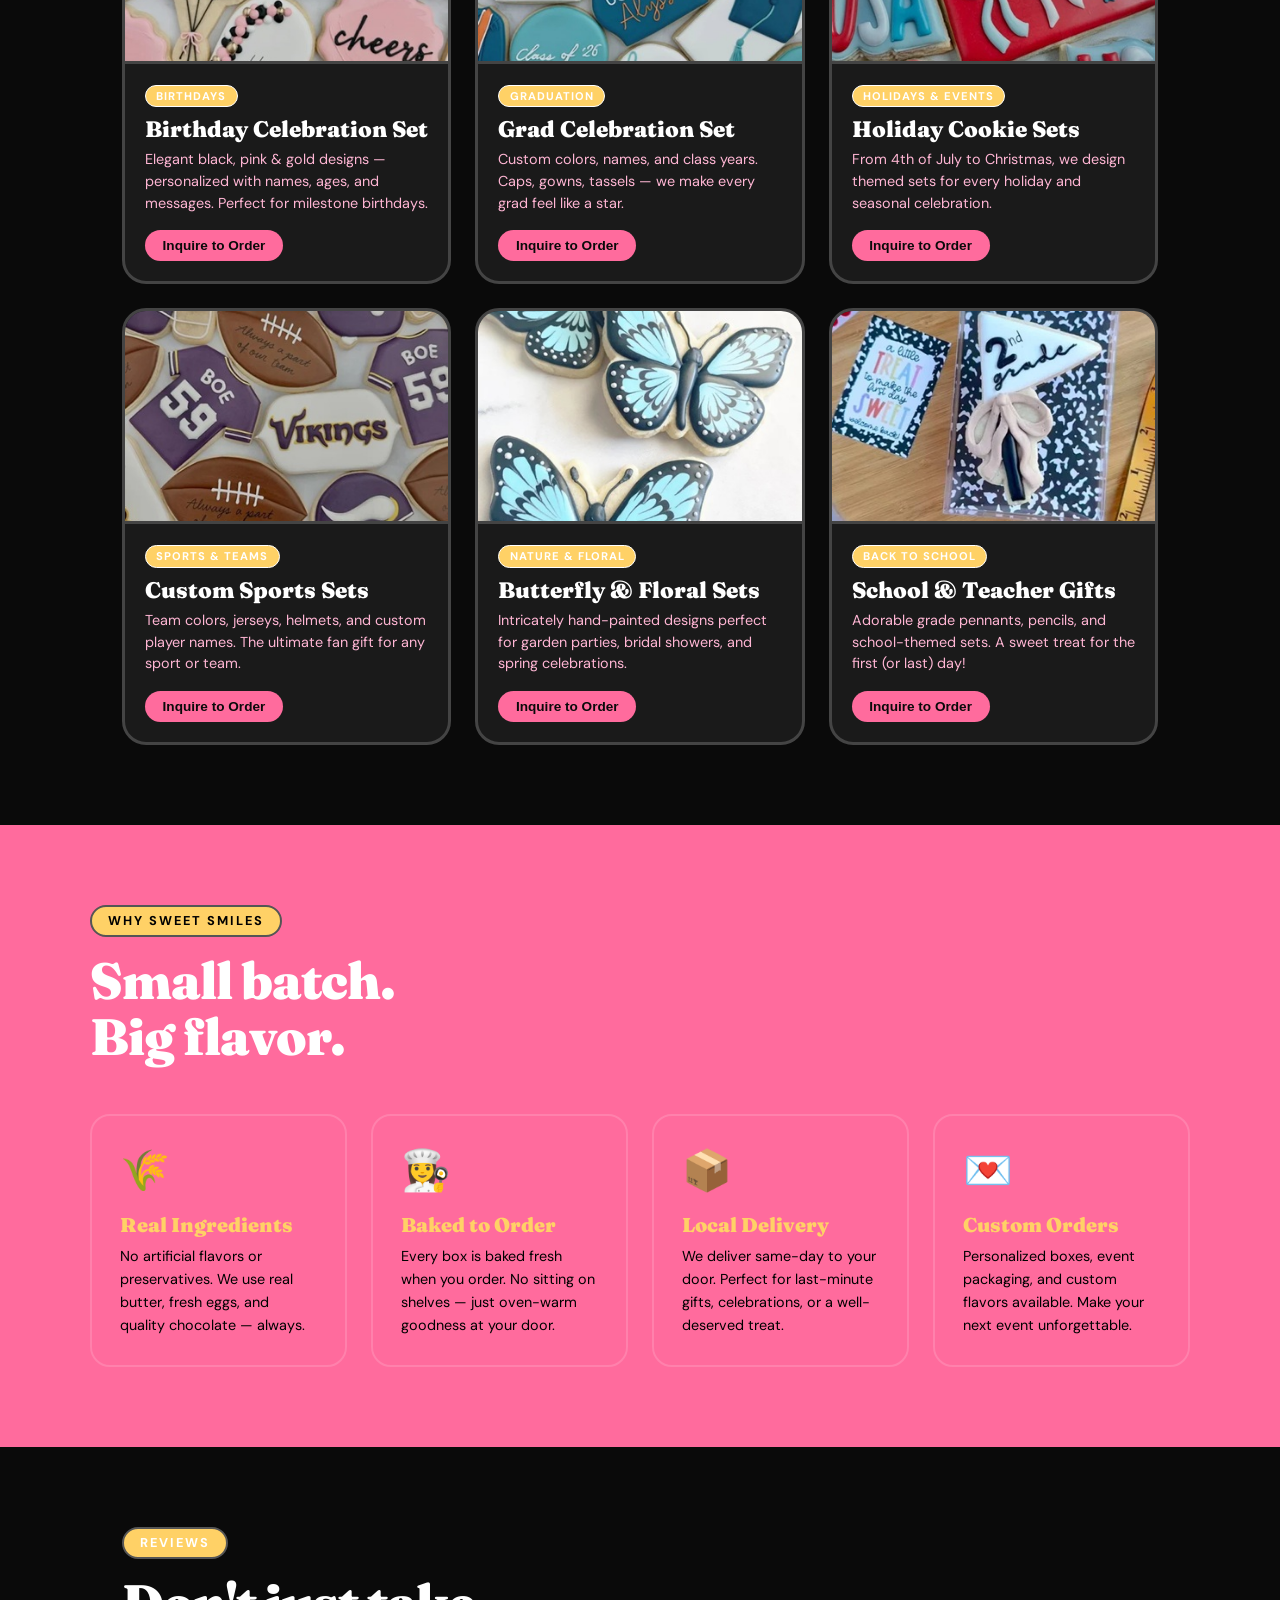
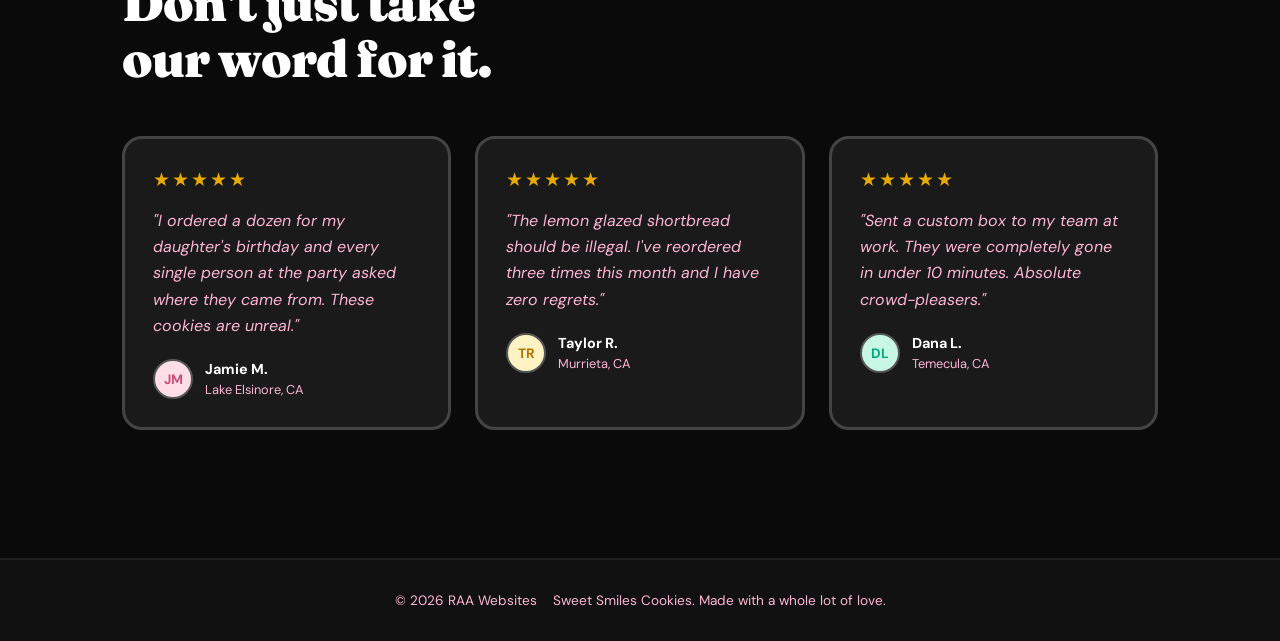
==== commit 4543facd: "Add files via upload" ====
--- a/index.html
+++ b/index.html
@@ -679,7 +679,6 @@
   </a>
   <ul>
     <li><a href="index.html">Home</a></li>
-    <li><a href="inquiry.html">Order</a></li>
     <li><a href="inquiry.html">Custom Inquiry</a></li>
     <li><a href="faqs.html">FAQs</a></li>
     <li><a href="contact.html">Contact</a></li>
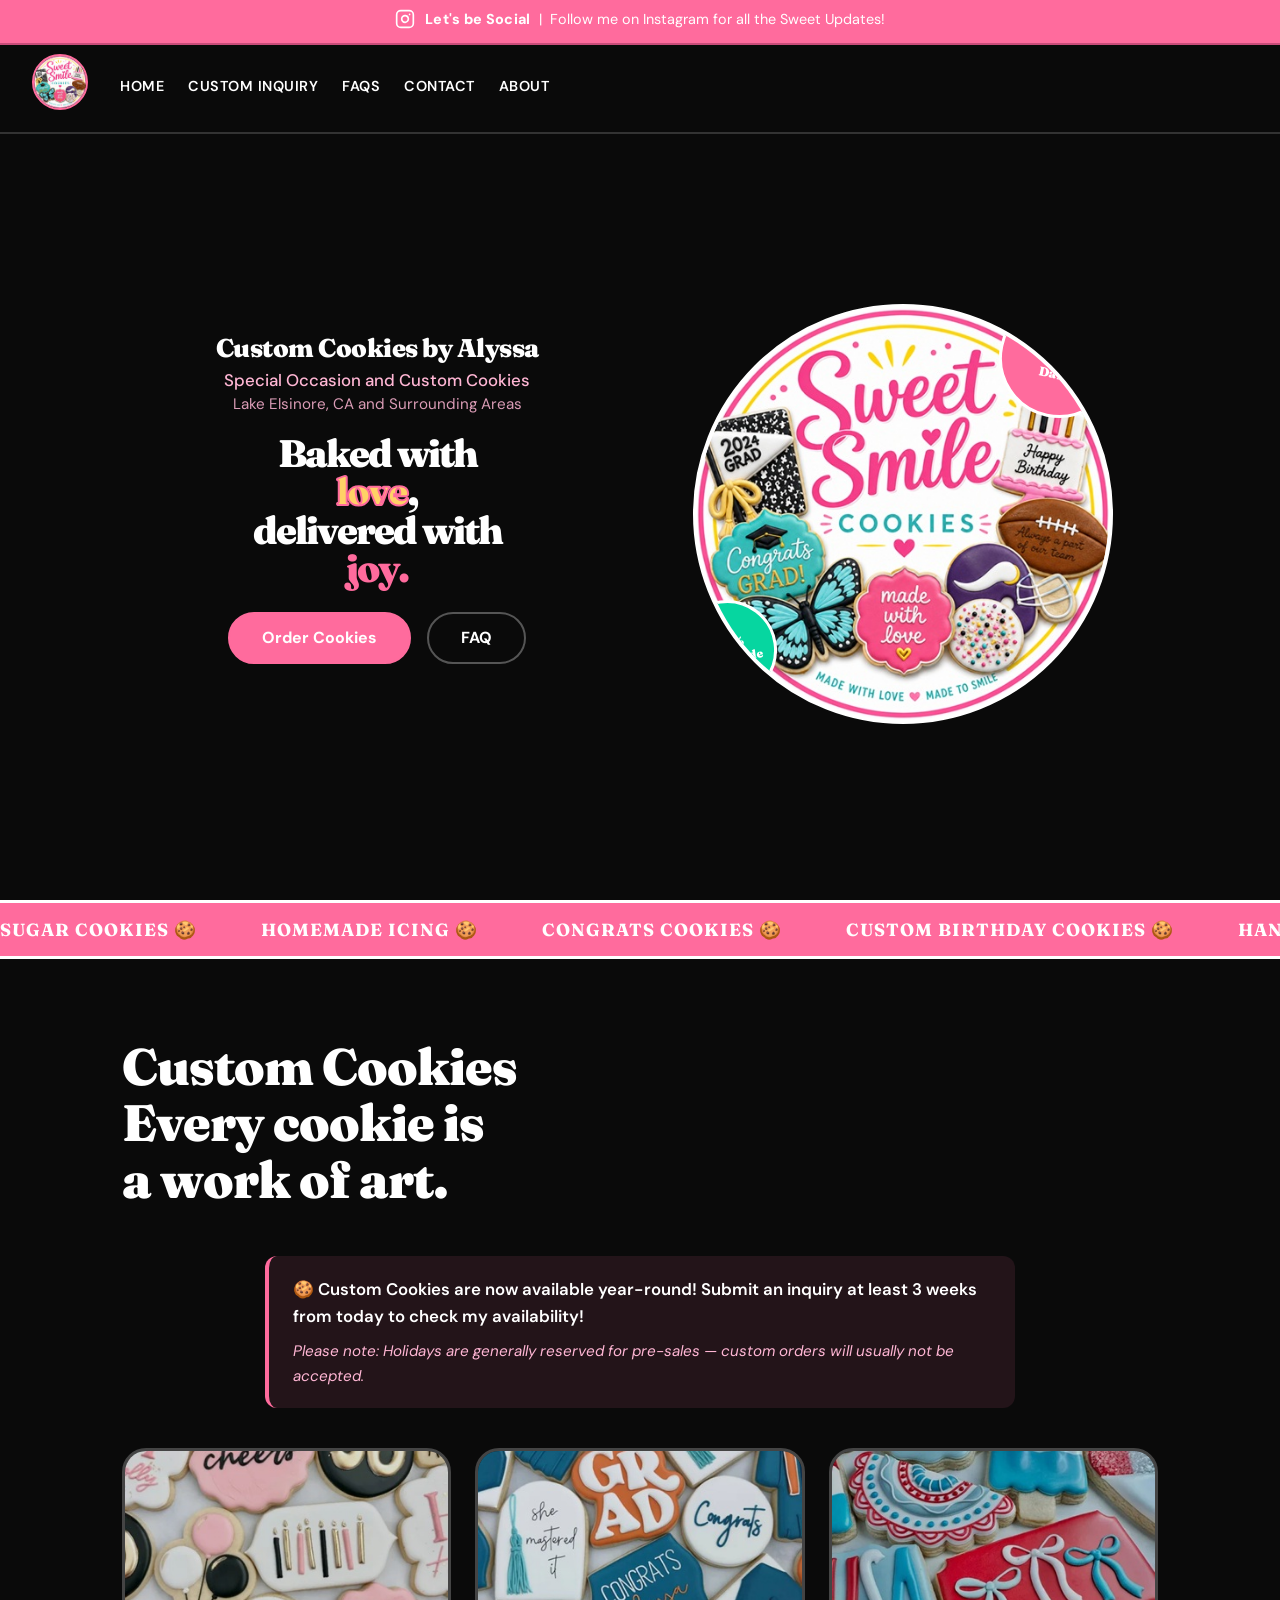
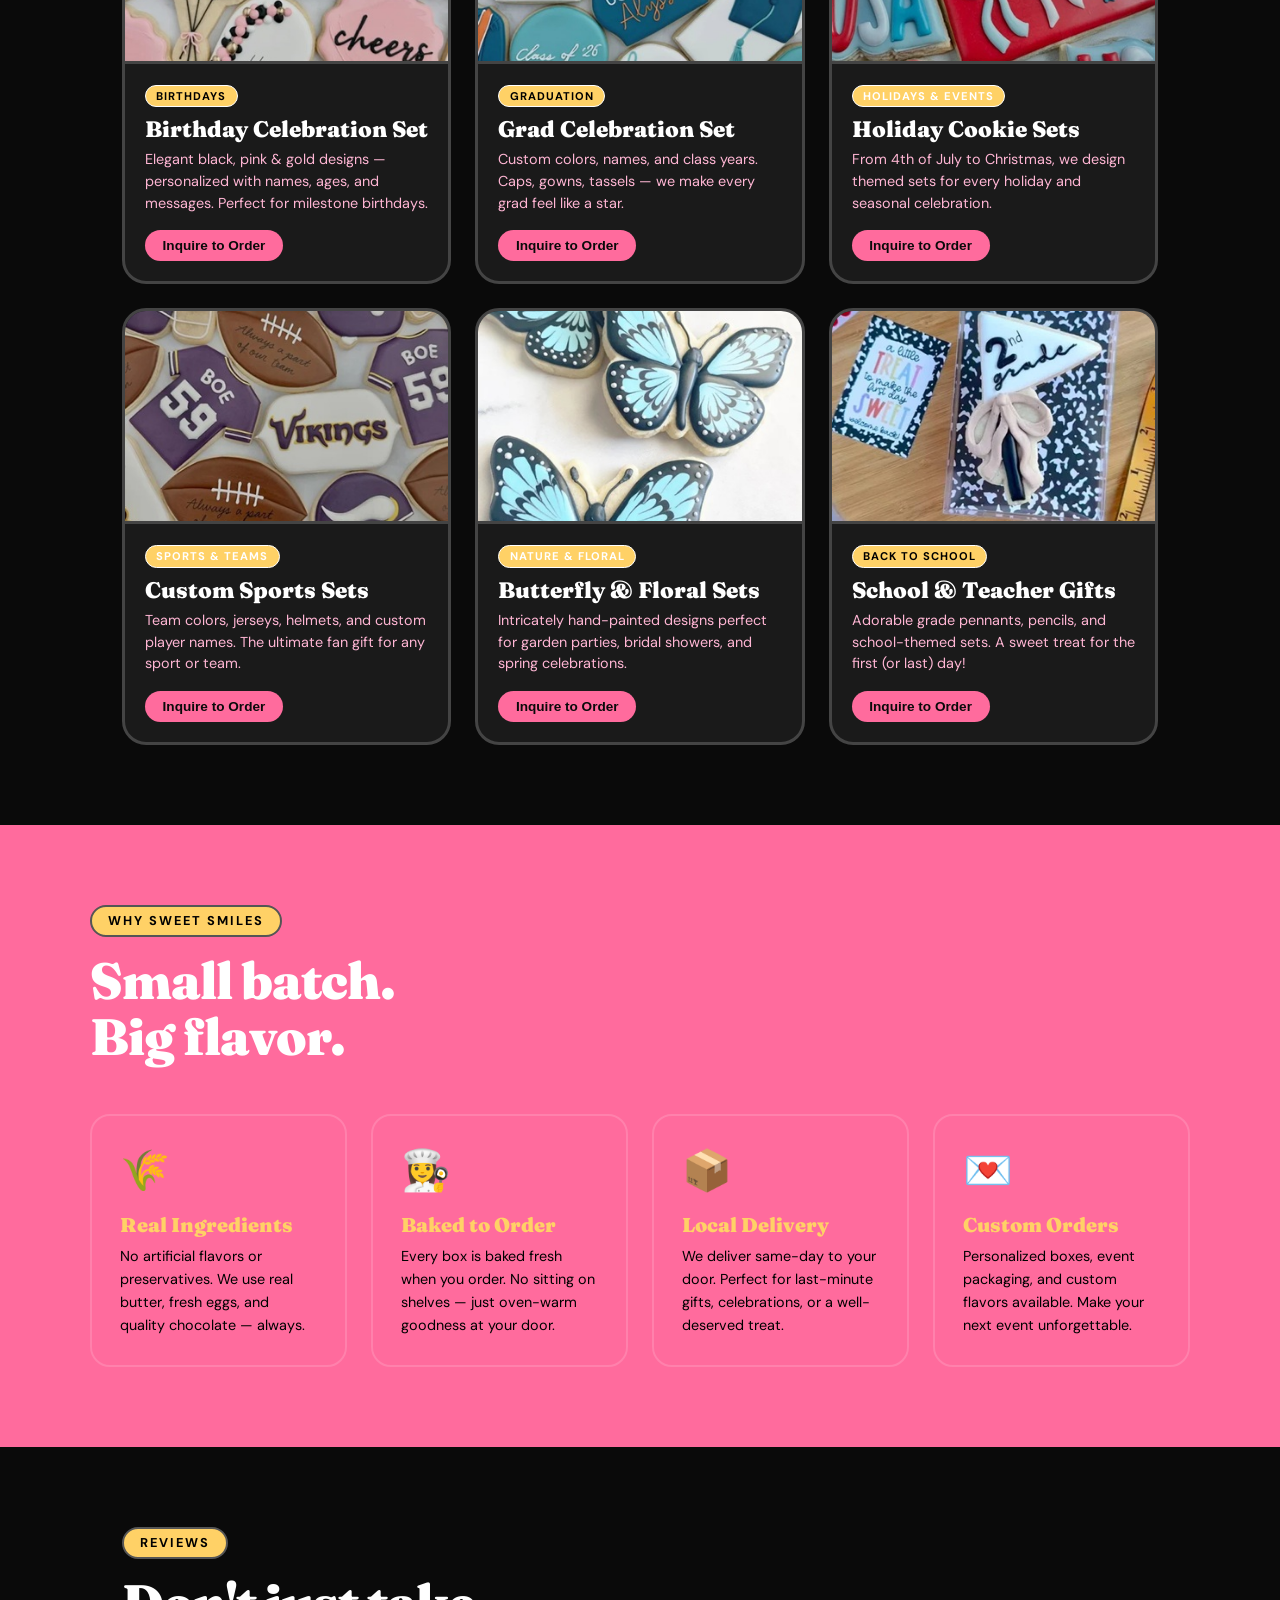
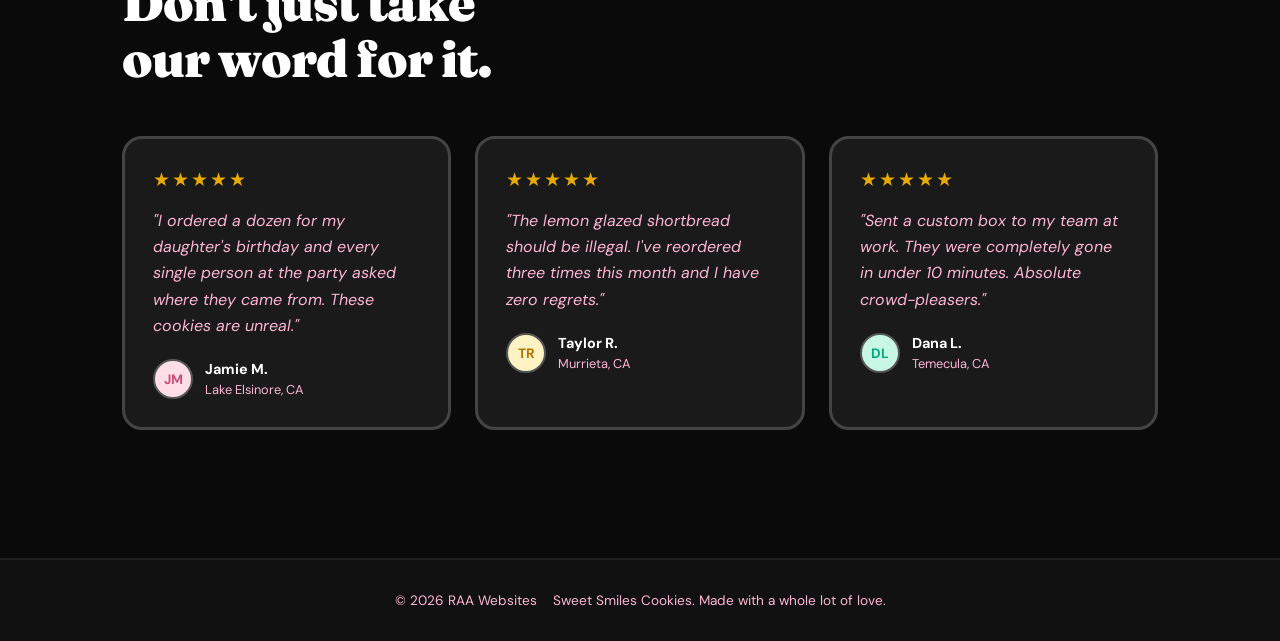
==== commit 1ce3d5aa: "Add files via upload" ====
--- a/index.html
+++ b/index.html
@@ -747,7 +747,7 @@
     <div class="product-card">
       <div class="card-img photo"><img src="[data-uri]" alt="Birthday cookies" /></div>
       <div class="card-body">
-        <div class="card-tag">Birthdays</div>
+        <div class="card-tag" style="color:#000000;">Birthdays</div>
         <h3>Birthday Celebration Set</h3>
         <p>Elegant black, pink & gold designs — personalized with names, ages, and messages. Perfect for milestone birthdays.</p>
         <div class="card-price">
@@ -758,7 +758,7 @@
     <div class="product-card">
       <div class="card-img photo"><img src="[data-uri]" alt="Graduation cookies" /></div>
       <div class="card-body">
-        <div class="card-tag">Graduation</div>
+        <div class="card-tag" style="color:#000000;">Graduation</div>
         <h3>Grad Celebration Set</h3>
         <p>Custom colors, names, and class years. Caps, gowns, tassels — we make every grad feel like a star.</p>
         <div class="card-price">
@@ -802,7 +802,7 @@
     <div class="product-card">
       <div class="card-img photo"><img src="[data-uri]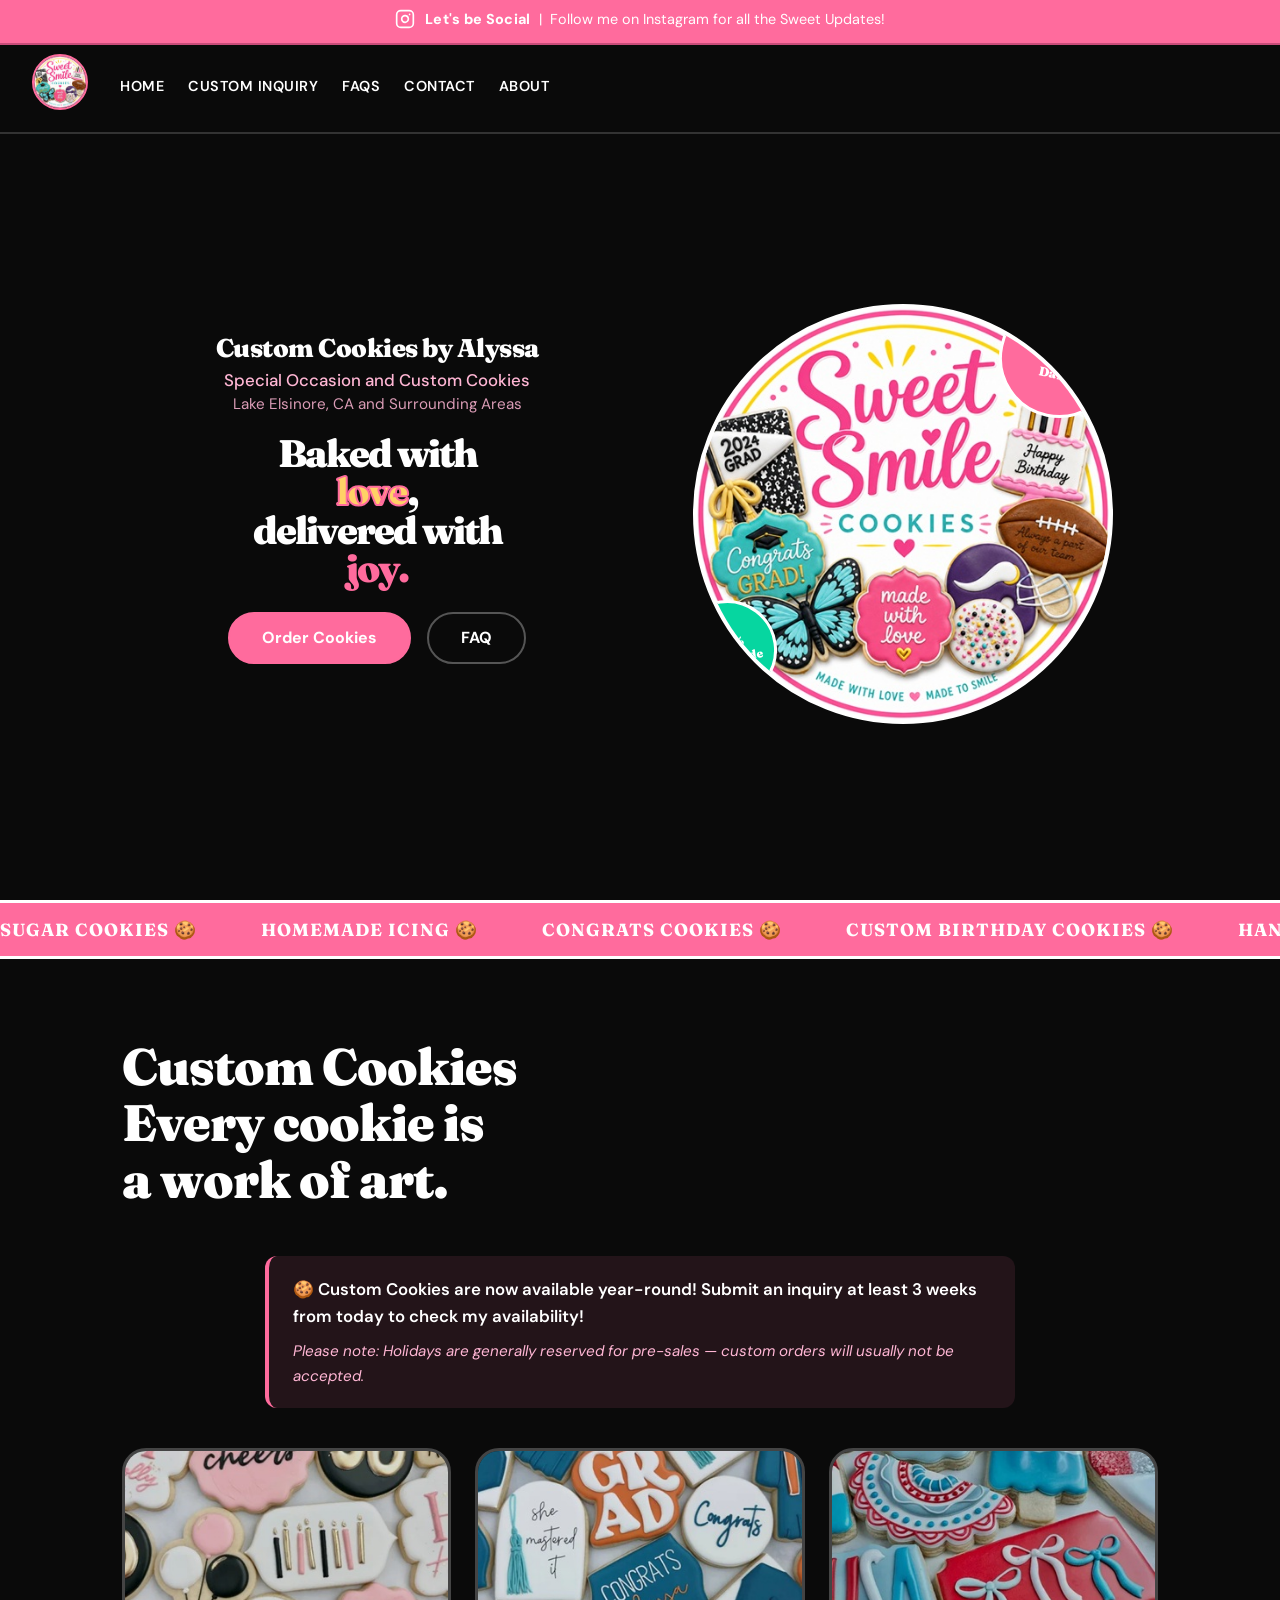
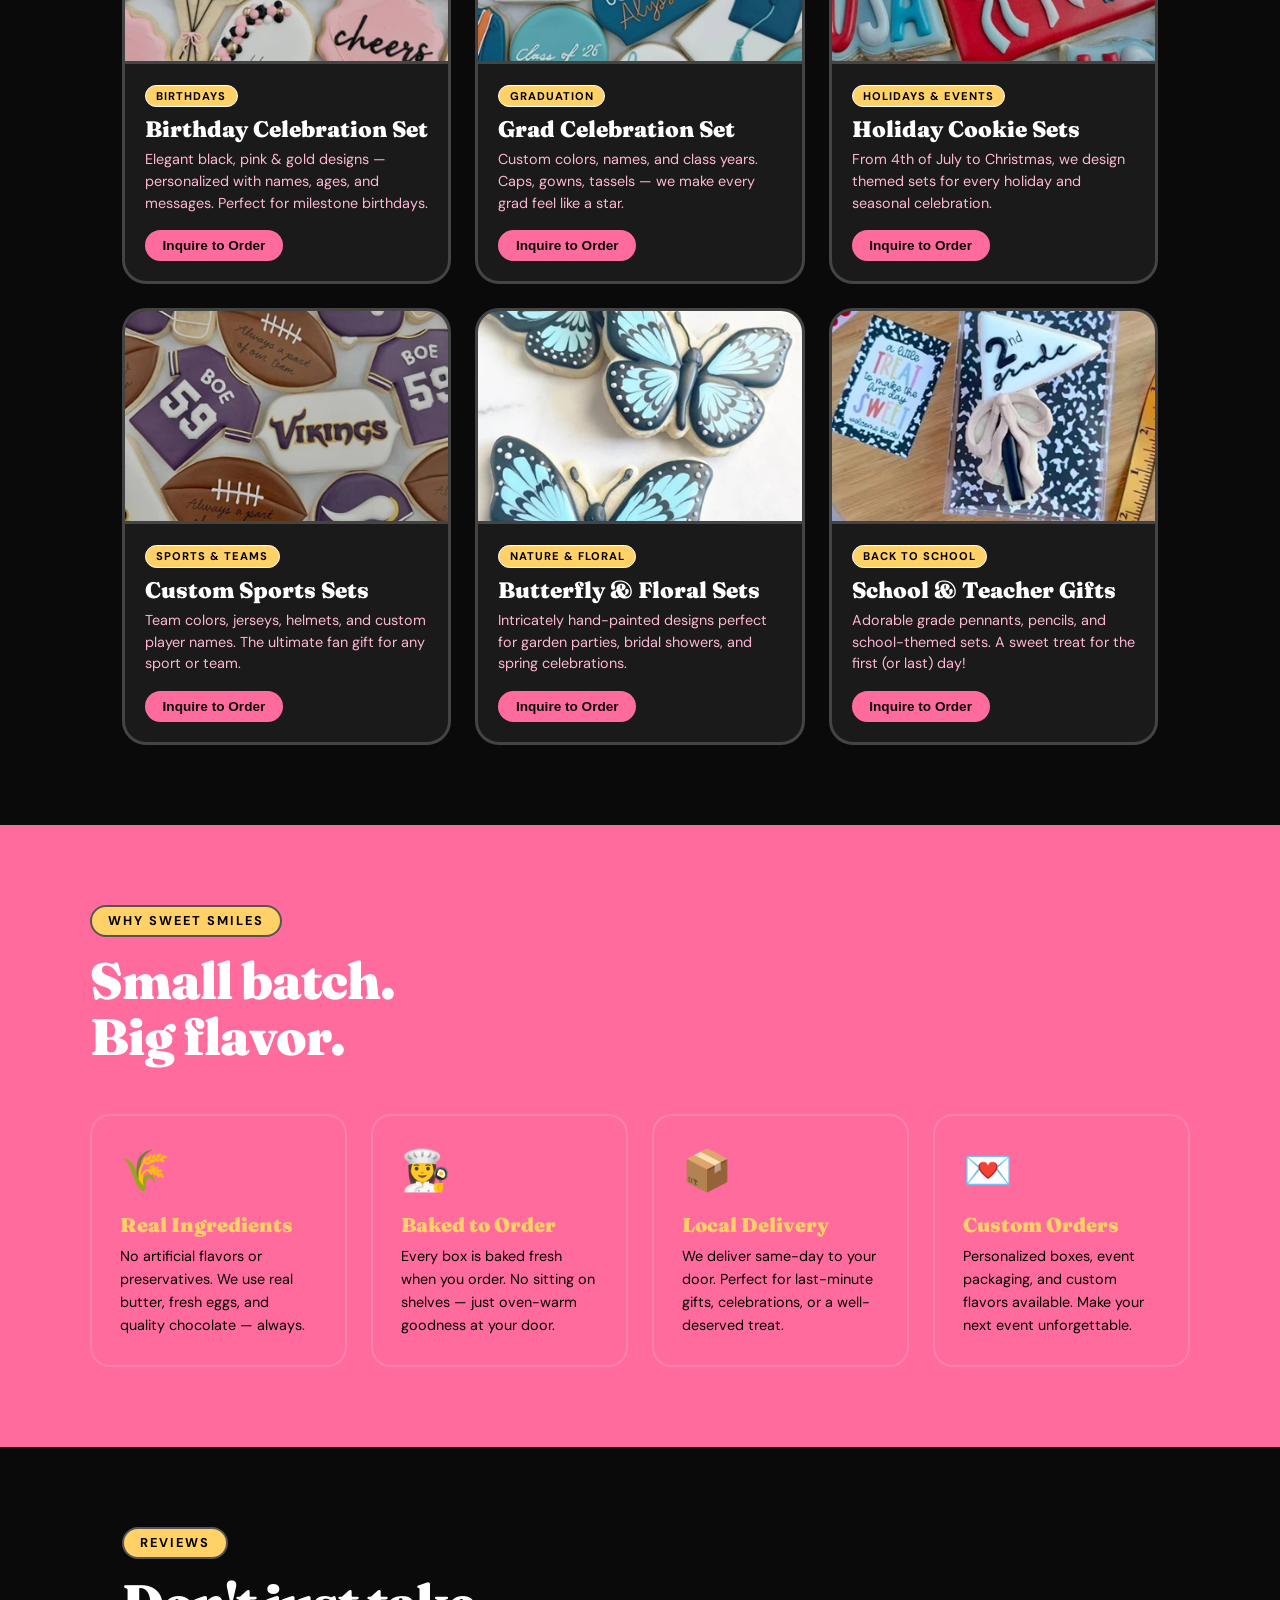
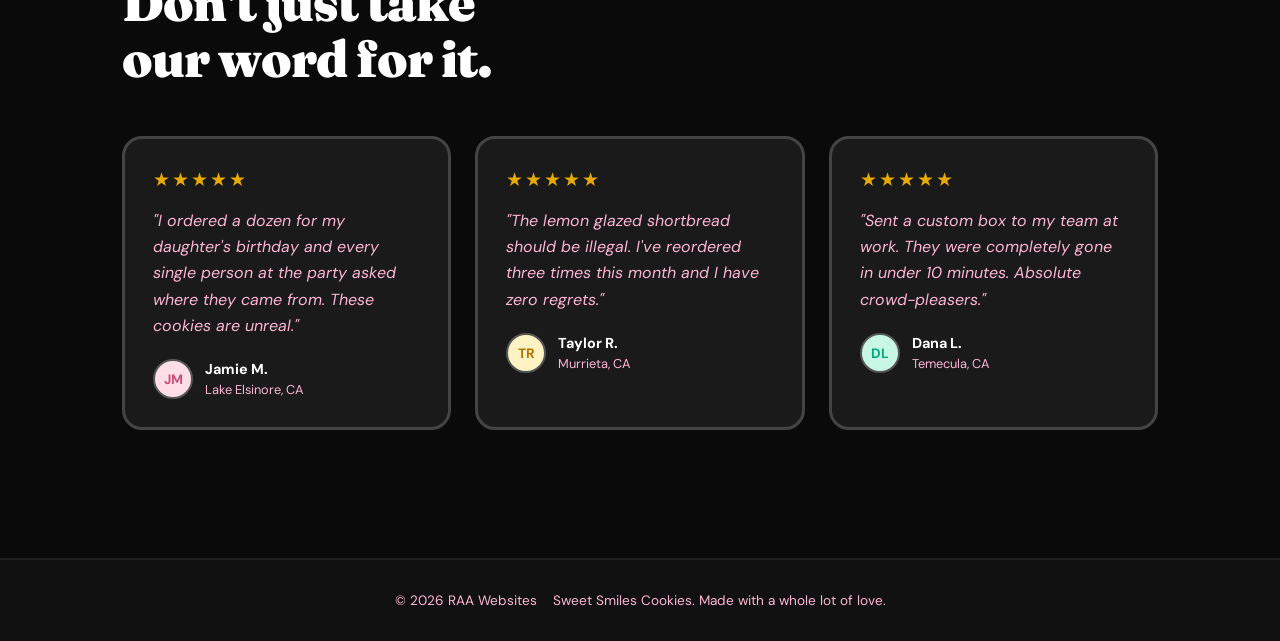
==== commit 1e0ad2c9: "Add files via upload" ====
--- a/index.html
+++ b/index.html
@@ -769,7 +769,7 @@
     <div class="product-card">
       <div class="card-img photo"><img src="[data-uri]" alt="4th of July cookies" /></div>
       <div class="card-body">
-        <div class="card-tag">Holidays & Events</div>
+        <div class="card-tag" style="color:#000000 !important;background:#FFD166 !important;">Holidays &amp; Events</div>
         <h3>Holiday Cookie Sets</h3>
         <p>From 4th of July to Christmas, we design themed sets for every holiday and seasonal celebration.</p>
         <div class="card-price">
@@ -780,7 +780,7 @@
     <div class="product-card">
       <div class="card-img photo"><img src="[data-uri]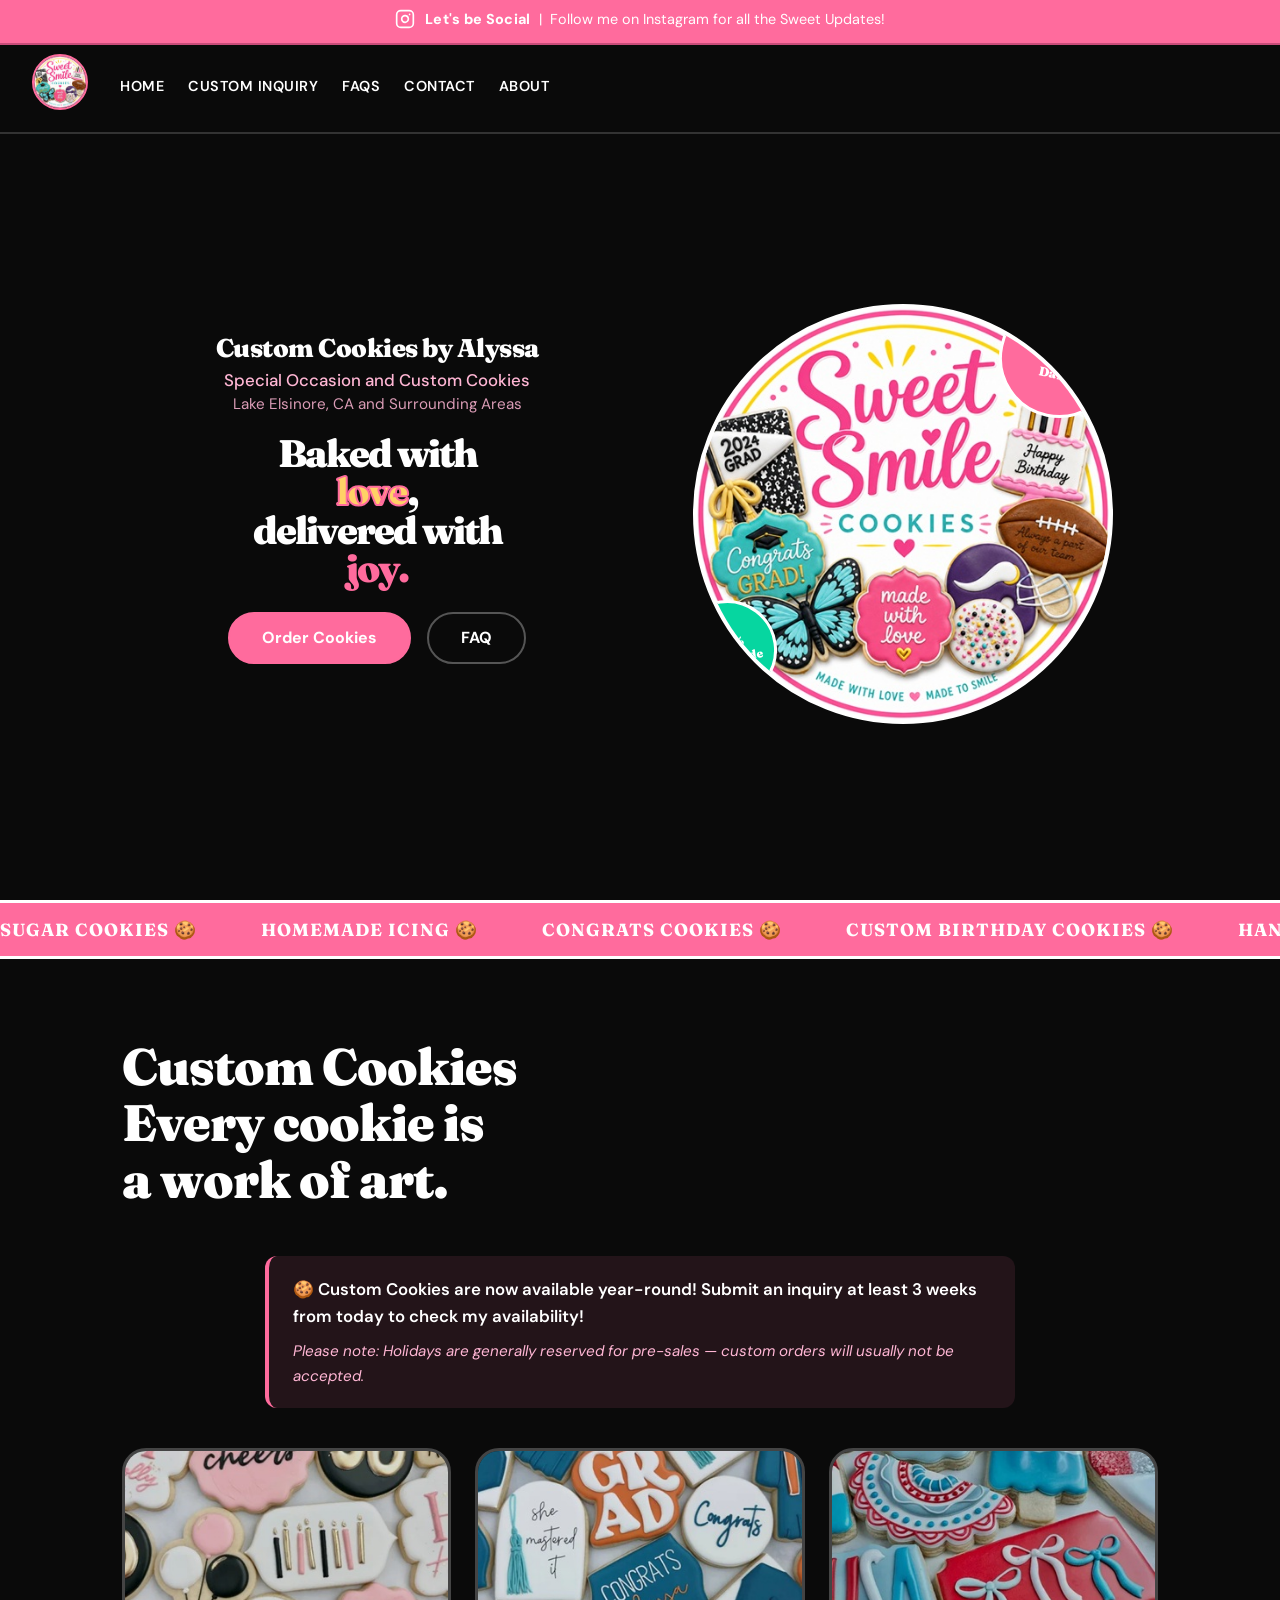
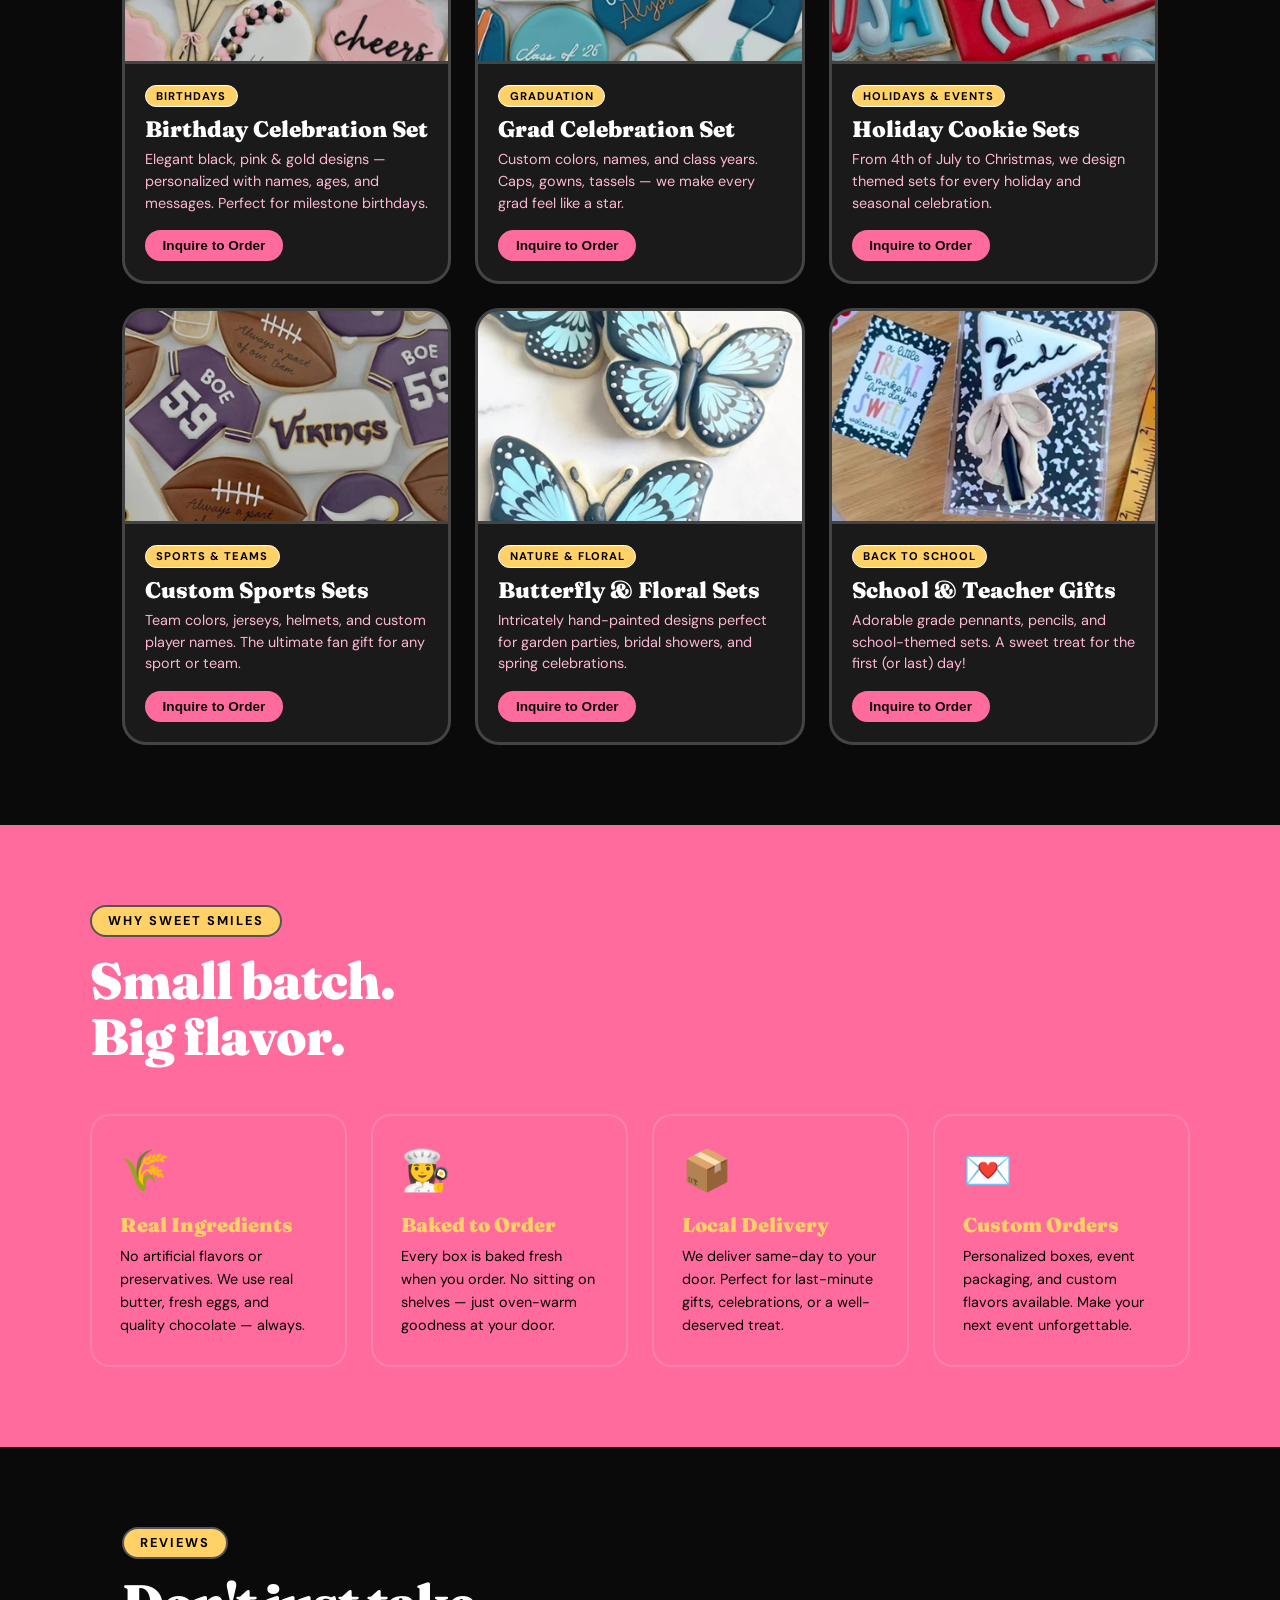
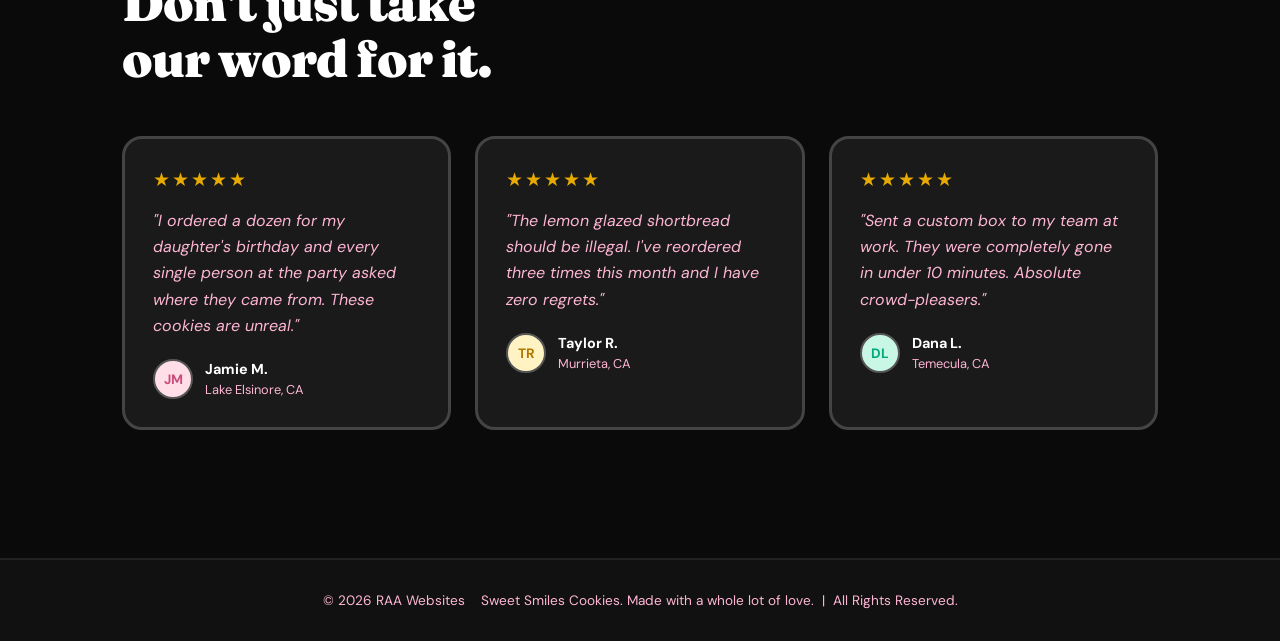
